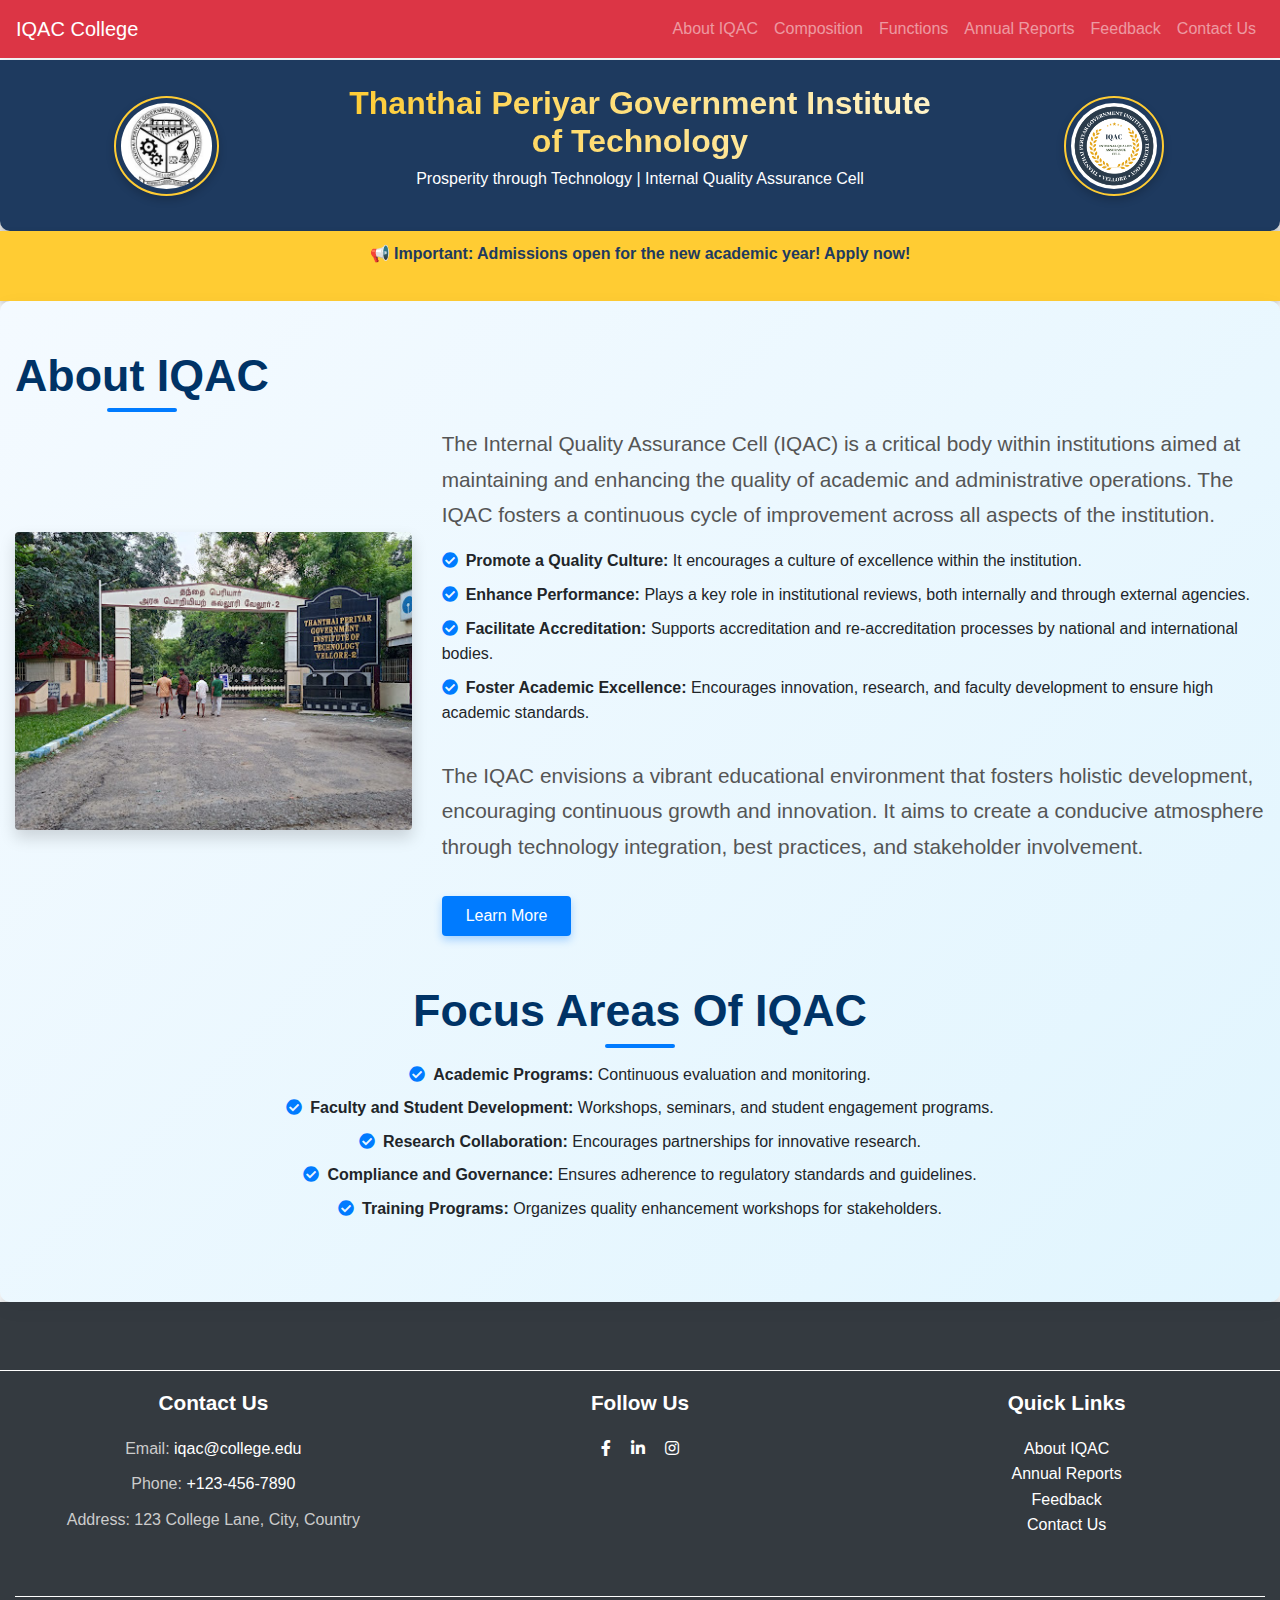
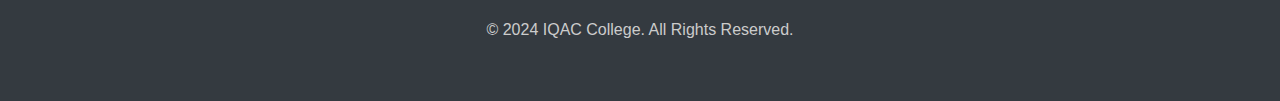
==== trail/index.html @ 53260e63 "Update index.html" ====
<!DOCTYPE html>
<html lang="en">
<head>
    <meta charset="UTF-8">
    <meta name="viewport" content="width=device-width, initial-scale=1.0">
    <title>IQAC College</title>
    <link rel="stylesheet" href="https://maxcdn.bootstrapcdn.com/bootstrap/4.5.2/css/bootstrap.min.css">
    <link rel="stylesheet" href="styles.css">
    <link rel="stylesheet" href="https://cdnjs.cloudflare.com/ajax/libs/font-awesome/5.15.4/css/all.min.css">

</head>
<body>

    <!-- Navigation -->
    <nav class="navbar navbar-expand-lg navbar-dark fixed-top ">
        <a class="navbar-brand" href="#">IQAC College</a>
        <button class="navbar-toggler" type="button" data-toggle="collapse" data-target="#navbarNav" aria-controls="navbarNav" aria-expanded="false" aria-label="Toggle navigation">
            <span class="navbar-toggler-icon"></span>
        </button>
        
        <div class="collapse navbar-collapse" id="navbarNav">
            <ul class="navbar-nav ml-auto">
                <li class="nav-item"><a class="nav-link" href="#about">About IQAC</a></li>
                <li class="nav-item"><a class="nav-link" href="#members">Composition</a></li>
                <li class="nav-item"><a class="nav-link" href="#functions">Functions</a></li>
                <li class="nav-item"><a class="nav-link" href="#reports">Annual Reports</a></li>
                <li class="nav-item"><a class="nav-link" href="#feedback">Feedback</a></li>
                <li class="nav-item"><a class="nav-link" href="#contact">Contact Us</a></li>
            </ul>
        </div>
    </nav>


<!-- Header Section with Logos and Text -->
<header class="header-section py-4">
    <div class="container-fluid d-flex align-items-center justify-content-between">
        <!-- Left Logo (TPGIT) -->
        <div class="logo-left">
            <img src="images/tpgit logo.jpg" alt="TPGIT Logo" class="logo rounded-circle">
        </div>
        
        <!-- Center Text (College Name and Additional Text) -->
        <div class="header-text text-center">
            <h1 class="college-name">Thanthai Periyar Government Institute of Technology</h1>
            <p class="tagline">Prosperity through Technology | Internal Quality Assurance Cell</p>
        </div>
        
        <!-- Right Logo (IQAC) -->
        <div class="logo-right">
            <img src="images/iqac logo.jpeg" alt="IQAC Logo" class="logo rounded-circle">
        </div>
    </div>
</header>

<!-- Announcement Block -->
<div class="announcement-bar">
    <div class="announcement-text">
        <p>📢 Important: Admissions open for the new academic year! Apply now!</p>
    </div>
</div>

<!-- About Section -->
<section id="about" class="py-5 bg-light about-section">
    <div class="container-fluid">
        <h2 class="text-center mb-4">About IQAC</h2>
        <div class="row align-items-center">
            <div class="col-md-4 mb-4 mb-md-0">
                <img src="images/about.jpg" alt="Internal Quality Assurance Cell" class="img-fluid rounded shadow about-image">
            </div>
            <div class="col-md-8">
                <p class="lead">The Internal Quality Assurance Cell (IQAC) is a critical body within institutions aimed at maintaining and enhancing the quality of academic and administrative operations. The IQAC fosters a continuous cycle of improvement across all aspects of the institution.</p>
                <ul class="list-group list-group-flush mb-4">
                    <li class="list-group-item border-0 p-0 mb-2"><i class="fas fa-check-circle text-primary mr-2"></i><strong>Promote a Quality Culture:</strong> It encourages a culture of excellence within the institution.</li>
                    <li class="list-group-item border-0 p-0 mb-2"><i class="fas fa-check-circle text-primary mr-2"></i><strong>Enhance Performance:</strong> Plays a key role in institutional reviews, both internally and through external agencies.</li>
                    <li class="list-group-item border-0 p-0 mb-2"><i class="fas fa-check-circle text-primary mr-2"></i><strong>Facilitate Accreditation:</strong> Supports accreditation and re-accreditation processes by national and international bodies.</li>
                    <li class="list-group-item border-0 p-0 mb-2"><i class="fas fa-check-circle text-primary mr-2"></i><strong>Foster Academic Excellence:</strong> Encourages innovation, research, and faculty development to ensure high academic standards.</li>
                </ul>
                <p class="lead">The IQAC envisions a vibrant educational environment that fosters holistic development, encouraging continuous growth and innovation. It aims to create a conducive atmosphere through technology integration, best practices, and stakeholder involvement.</p>
                <a href="#more-info" class="btn btn-primary mt-3 px-4 py-2">Learn More</a>
            </div>
        </div>
        <div class="row mt-5 text-center">
            <div class="col-md-12">
                <h3 class="text-center mb-4">Focus Areas of IQAC</h3>
                <ul class="list-group list-group-flush mb-4">
                    <li class="list-group-item border-0 p-0 mb-2"><i class="fas fa-check-circle text-primary mr-2"></i><strong>Academic Programs:</strong> Continuous evaluation and monitoring.</li>
                    <li class="list-group-item border-0 p-0 mb-2"><i class="fas fa-check-circle text-primary mr-2"></i><strong>Faculty and Student Development:</strong> Workshops, seminars, and student engagement programs.</li>
                    <li class="list-group-item border-0 p-0 mb-2"><i class="fas fa-check-circle text-primary mr-2"></i><strong>Research Collaboration:</strong> Encourages partnerships for innovative research.</li>
                    <li class="list-group-item border-0 p-0 mb-2"><i class="fas fa-check-circle text-primary mr-2"></i><strong>Compliance and Governance:</strong> Ensures adherence to regulatory standards and guidelines.</li>
                    <li class="list-group-item border-0 p-0 mb-2"><i class="fas fa-check-circle text-primary mr-2"></i><strong>Training Programs:</strong> Organizes quality enhancement workshops for stakeholders.</li>
                </ul>
            </div>
        </div>
    </div>
</section>




    <!-- Footer with Contact Section -->
    <footer class="bg-dark text-white py-5">
        <div class="container-fluid">
            <!-- Footer Contact Section -->
            <div class="row">
                <div class="col-md-4 text-center mb-4">
                    <h5>Contact Us</h5>
                    <p>Email: <a href="mailto:iqac@college.edu" class="text-white">iqac@college.edu</a></p>
                    <p>Phone: <a href="tel:+1234567890" class="text-white">+123-456-7890</a></p>
                    <p>Address: 123 College Lane, City, Country</p>
                </div>
    
                <!-- Social Media Links -->
                <div class="col-md-4 text-center mb-4">
                    <h5>Follow Us</h5>
                    <a href="#" class="text-white mx-2"><i class="fab fa-facebook-f"></i></a>
                    <a href="#" class="text-white mx-2"><i class="fab fa-linkedin-in"></i></a>
                    <a href="#" class="text-white mx-2"><i class="fab fa-instagram"></i></a>
                </div>
    
                <!-- Quick Links -->
                <div class="col-md-4 text-center mb-4">
                    <h5>Quick Links</h5>
                    <ul class="list-unstyled">
                        <li><a href="#about" class="text-white">About IQAC</a></li>
                        <li><a href="#reports" class="text-white">Annual Reports</a></li>
                        <li><a href="#feedback" class="text-white">Feedback</a></li>
                        <li><a href="#contact" class="text-white">Contact Us</a></li>
                    </ul>
                </div>
            </div>
    
            <!-- Copyright Section -->
            <div class="text-center mt-4">
                <p>&copy; 2024 IQAC College. All Rights Reserved.</p>
            </div>
        </div>
    </footer>
    
    
        <script src="https://code.jquery.com/jquery-3.5.1.slim.min.js"></script>
        <script src="https://cdn.jsdelivr.net/npm/@popperjs/core@2.9.2/dist/umd/popper.min.js"></script>
        <script src="https://stackpath.bootstrapcdn.com/bootstrap/4.5.2/js/bootstrap.min.js"></script>
    
        <script>
            document.querySelector('.navbar-toggler').addEventListener('click', function () {
                this.classList.toggle('collapsed');
                var navItems = document.querySelector('.navbar-nav');
                navItems.classList.toggle('show');
            });
    
            // Smooth scroll for navbar links
            document.querySelectorAll('a.nav-link').forEach(anchor => {
                anchor.addEventListener('click', function (e) {
                    e.preventDefault();
                    document.querySelector(this.getAttribute('href')).scrollIntoView({
                        behavior: 'smooth'
                    });
                });
            });
        </script>
    
    <script src="https://cdn.botpress.cloud/webchat/v2.2/inject.js"></script>
    <script src="https://files.bpcontent.cloud/2024/10/16/09/20241016092717-09FPUE5Q.js"></script>
    </body>
    </html>
---- trail/styles.css ----
/* Footer Styles */
footer {
    background-color: #003366;
    color: #fff;
    padding: 60px 0;
    box-shadow: 0 -4px 8px rgba(0, 0, 0, 0.1); /* Shadow to separate footer */
}

footer h5 {
    font-size: 1.3rem;
    color: #ffffff;
    margin-bottom: 20px;
    font-weight: 600;
}

footer p, footer ul {
    font-size: 1rem;
    margin-bottom: 10px;
    color: #ccc;
}

footer a {
    color: #ffffff;
    text-decoration: none;
}

footer a:hover {
    color: #ffcc00;
    text-decoration: underline;
}

footer .social-icons a {
    font-size: 1.5rem;
    margin-right: 15px;
    color: #ffffff;
}

footer .social-icons a:hover {
    color: #ffcc00;
}

/* Copyright Section */
footer .text-center {
    border-top: 1px solid #ffffff;
    padding-top: 20px;
    margin-top: 20px;
    font-size: 1rem;
    color: #ccc
}



body {
    font-family: 'Roboto', sans-serif; /* Gives a clean, modern look */
    line-height: 1.6; /* Ensures readability */
    background-color: #f8f9fa; /* Light gray background */
    margin: 0;
    padding: 0;
    overflow-x: hidden; /* Prevents horizontal scrolling */
    padding-top: 60px;
}
 
  
.navbar {
    background-color: #DC3545;
}


.header-section {
    background-color: #1E3A5F;
    color: #FFCC33;
    font-family: 'Montserrat', sans-serif;
    box-shadow: 0 8px 16px rgba(0, 0, 0, 0.3);
    border-radius: 0 0 10px 10px;
    padding: 20px 0;
}

.header-section .container {
    display: flex;
    align-items: center;
    justify-content: space-between;
    flex-wrap: wrap;
    padding: 10px 20px;
}

.header-section .logo-left, .header-section .logo-right {
    flex: 1;
    display: flex;
    justify-content: center;
}

.header-section .logo {
    max-height: 100px;
    width: auto;
    border: 2px solid #FFCC33;
    padding: 5px;
    box-shadow: 0 4px 8px rgba(0, 0, 0, 0.2);
    margin: 0 10px;
}

.header-section .header-text {
    flex: 2;
    text-align: center;
    margin: 0 20px;
}

.header-section .college-name {
    font-size: 2rem;
    font-weight: 600;
    background: linear-gradient(90deg, #FFCC33 0%, #FFF4CC 100%);
    -webkit-background-clip: text;
    -webkit-text-fill-color: transparent;
    margin: 0;
}

.header-section .tagline {
    font-size: 1rem;
    font-weight: 300;
    color: #FFFFFF;
    margin-top: 5px;
}


.announcement-bar {
    width: 100%;
    background-color: #FFCC33;
    color: #1E3A5F;
    font-family: 'Montserrat', sans-serif;
    font-size: 1rem;
    font-weight: 600;
    text-align: center;
    padding: 10px 0;
    box-shadow: 0 4px 8px rgba(0, 0, 0, 0.2);
}

.announcement-text {
    display: inline-block;
    white-space: nowrap;
    overflow: hidden;
    animation: moveHorizontal 10s linear infinite;
}

@keyframes moveHorizontal {
    0% { transform: translateX(100%); }
    100% { transform: translateX(-100%); }
}


.announcement-bar {
    width: 100%;
    background-color: #FFCC33;
    color: #1E3A5F;
    font-family: 'Montserrat', sans-serif;
    font-size: 1rem;
    font-weight: 600;
    text-align: center;
    padding: 10px 0;
    box-shadow: 0 4px 8px rgba(0, 0, 0, 0.2);
}

.announcement-text {
    display: inline-block;
    white-space: nowrap;
    overflow: hidden;
    animation: moveHorizontal 10s linear infinite;
}

@keyframes moveHorizontal {
    0% { transform: translateX(100%); }
    100% { transform: translateX(-100%); }
}

/* About Section */
.about-section {
    background: linear-gradient(135deg, #f4faff 0%, #e1f5fe 100%);
    padding: 60px 0;
    border-radius: 10px;
    box-shadow: 0 6px 20px rgba(0, 0, 0, 0.05);
    transition: background 0.5s ease, transform 0.3s;
    position: relative;
}

.about-section:hover {
    background: linear-gradient(135deg, #e1f5fe 0%, #f4faff 100%);
    transform: translateY(-5px);
}

.about-image {
    transition: transform 0.3s ease, box-shadow 0.3s ease;
}

.about-image:hover {
    transform: scale(1.05);
    box-shadow: 0 8px 16px rgba(0, 123, 255, 0.2);
}

.about-section h2, .about-section h3 {
    font-size: 2.8rem;
    font-weight: 700;
    color: #003366;
    position: relative;
    display: inline-block;
    text-transform: capitalize;
}

.about-section h2::after, .about-section h3::after {
    content: '';
    width: 70px;
    height: 4px;
    background-color: #007bff;
    position: absolute;
    left: 50%;
    bottom: -10px;
    transform: translateX(-50%);
    border-radius: 2px;
}

.about-section .lead {
    font-size: 1.3rem;
    color: #555;
    line-height: 1.7;
}

.about-section .list-group-item {
    background: transparent;
    padding-left: 0;
}

.about-section .list-group-item i {
    color: #28a745;
    margin-right: 10px;
    transition: color 0.3s ease;
}

.about-section .list-group-item:hover i {
    color: #0056b3;
}

.about-section .btn {
    background-color: #007bff;
    border: none;
    transition: background-color 0.3s ease;
    font-size: 1rem;
    font-weight: 500;
    box-shadow: 0 4px 8px rgba(0, 123, 255, 0.3);
}

.about-section .btn:hover {
    background-color: #0056b3;
}

.about-section .testimonial blockquote {
    font-style: italic;
    color: #555;
    border-left: 5px solid #007bff;
    padding-left: 15px;
    background-color: #f1f9ff;
    border-radius: 5px;
    animation: fadeInUp 1s ease-out 1.2s;
}

.about-section .testimonial blockquote footer {
    font-size: 0.9rem;
    color: #777;
}

/* Animations */
@keyframes fadeInUp {
    from {
        opacity: 0;
        transform: translateY(20px);
    }
    to {
        opacity: 1;
        transform: translateY(0);
    }
}

/* Responsive Design */
@media (max-width: 768px) {
    .about-section {
        padding: 40px 0;
    }

    .about-section h2, .about-section h3 {
        font-size: 2.2rem;
    }

    .about-section .btn {
        width: 100%;
    }
}
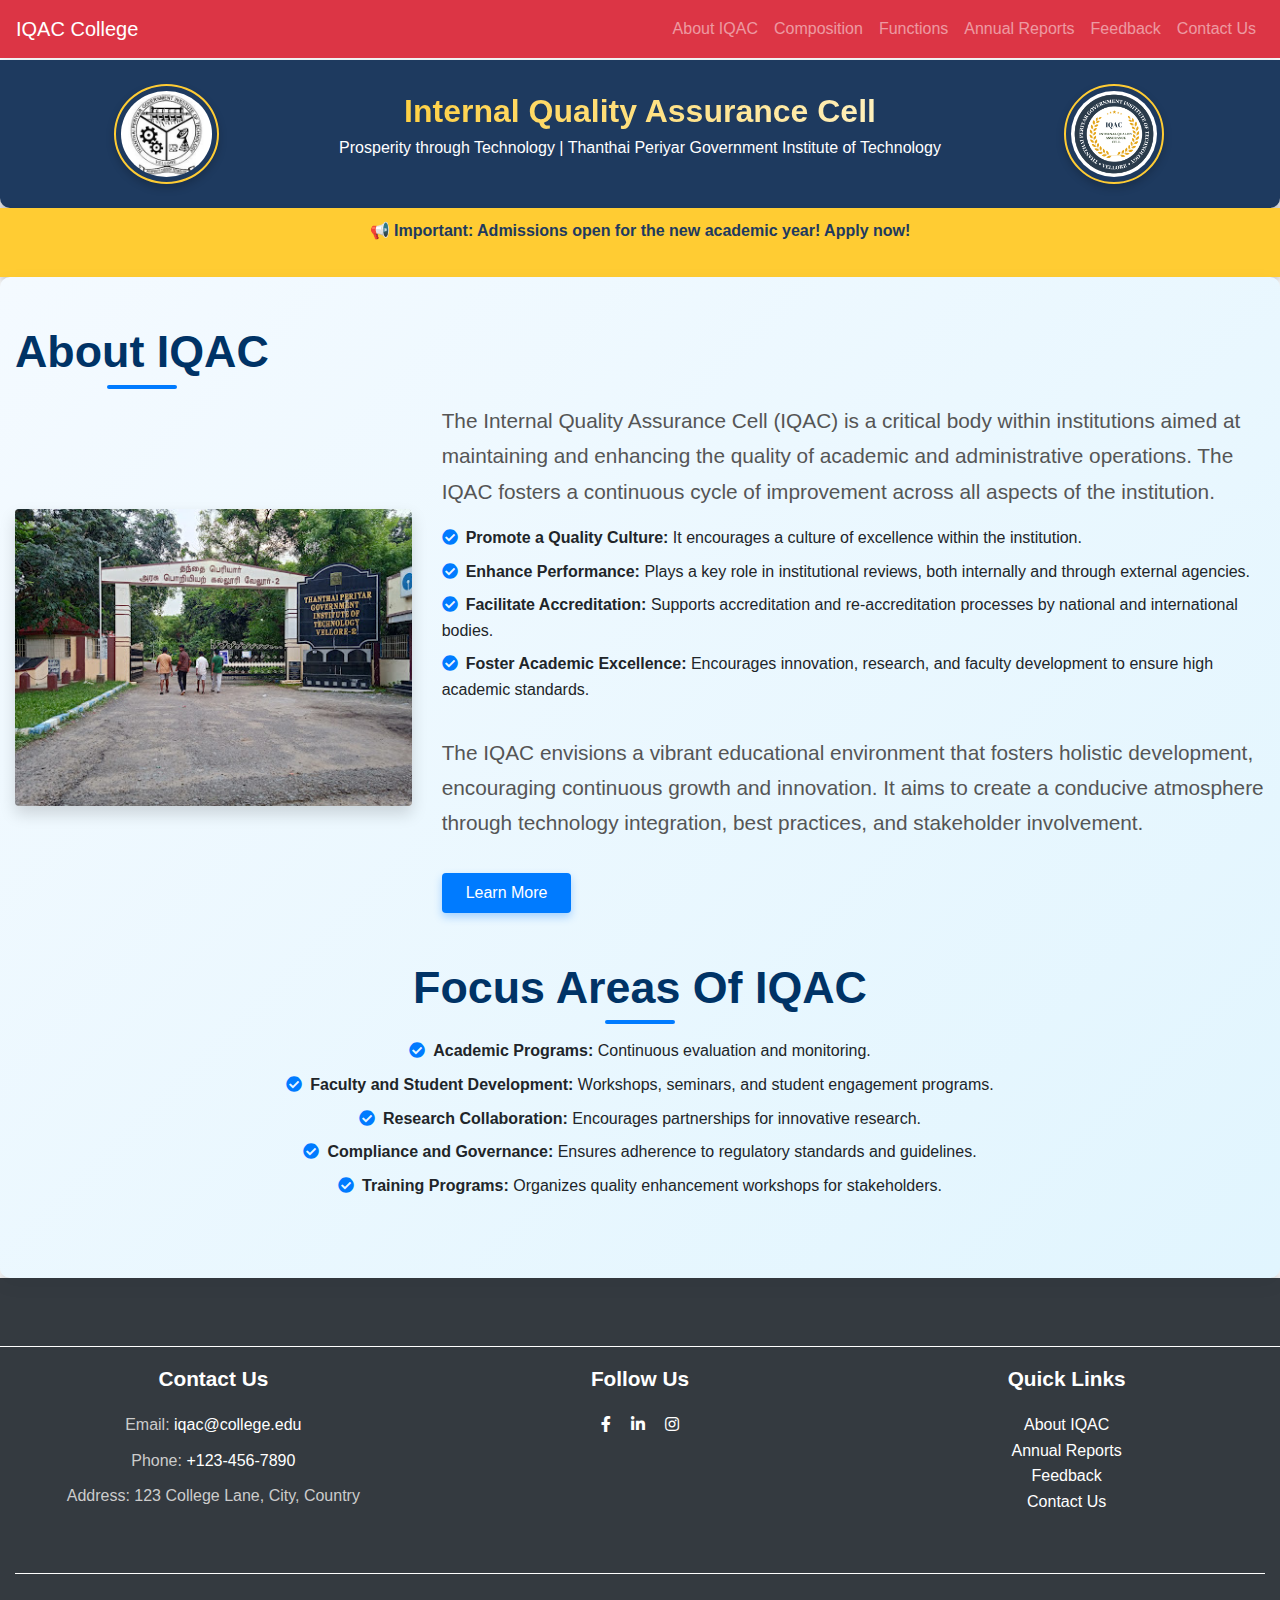
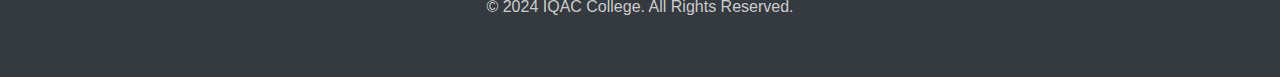
==== commit cc865cb7: "Update index.html" ====
--- a/trail/index.html
+++ b/trail/index.html
@@ -41,8 +41,8 @@
         
         <!-- Center Text (College Name and Additional Text) -->
         <div class="header-text text-center">
-            <h1 class="college-name">Thanthai Periyar Government Institute of Technology</h1>
-            <p class="tagline">Prosperity through Technology | Internal Quality Assurance Cell</p>
+            <h1 class="college-name">Internal Quality Assurance Cell</h1>
+            <p class="tagline">Prosperity through Technology | Thanthai Periyar Government Institute of Technology</p>
         </div>
         
         <!-- Right Logo (IQAC) -->
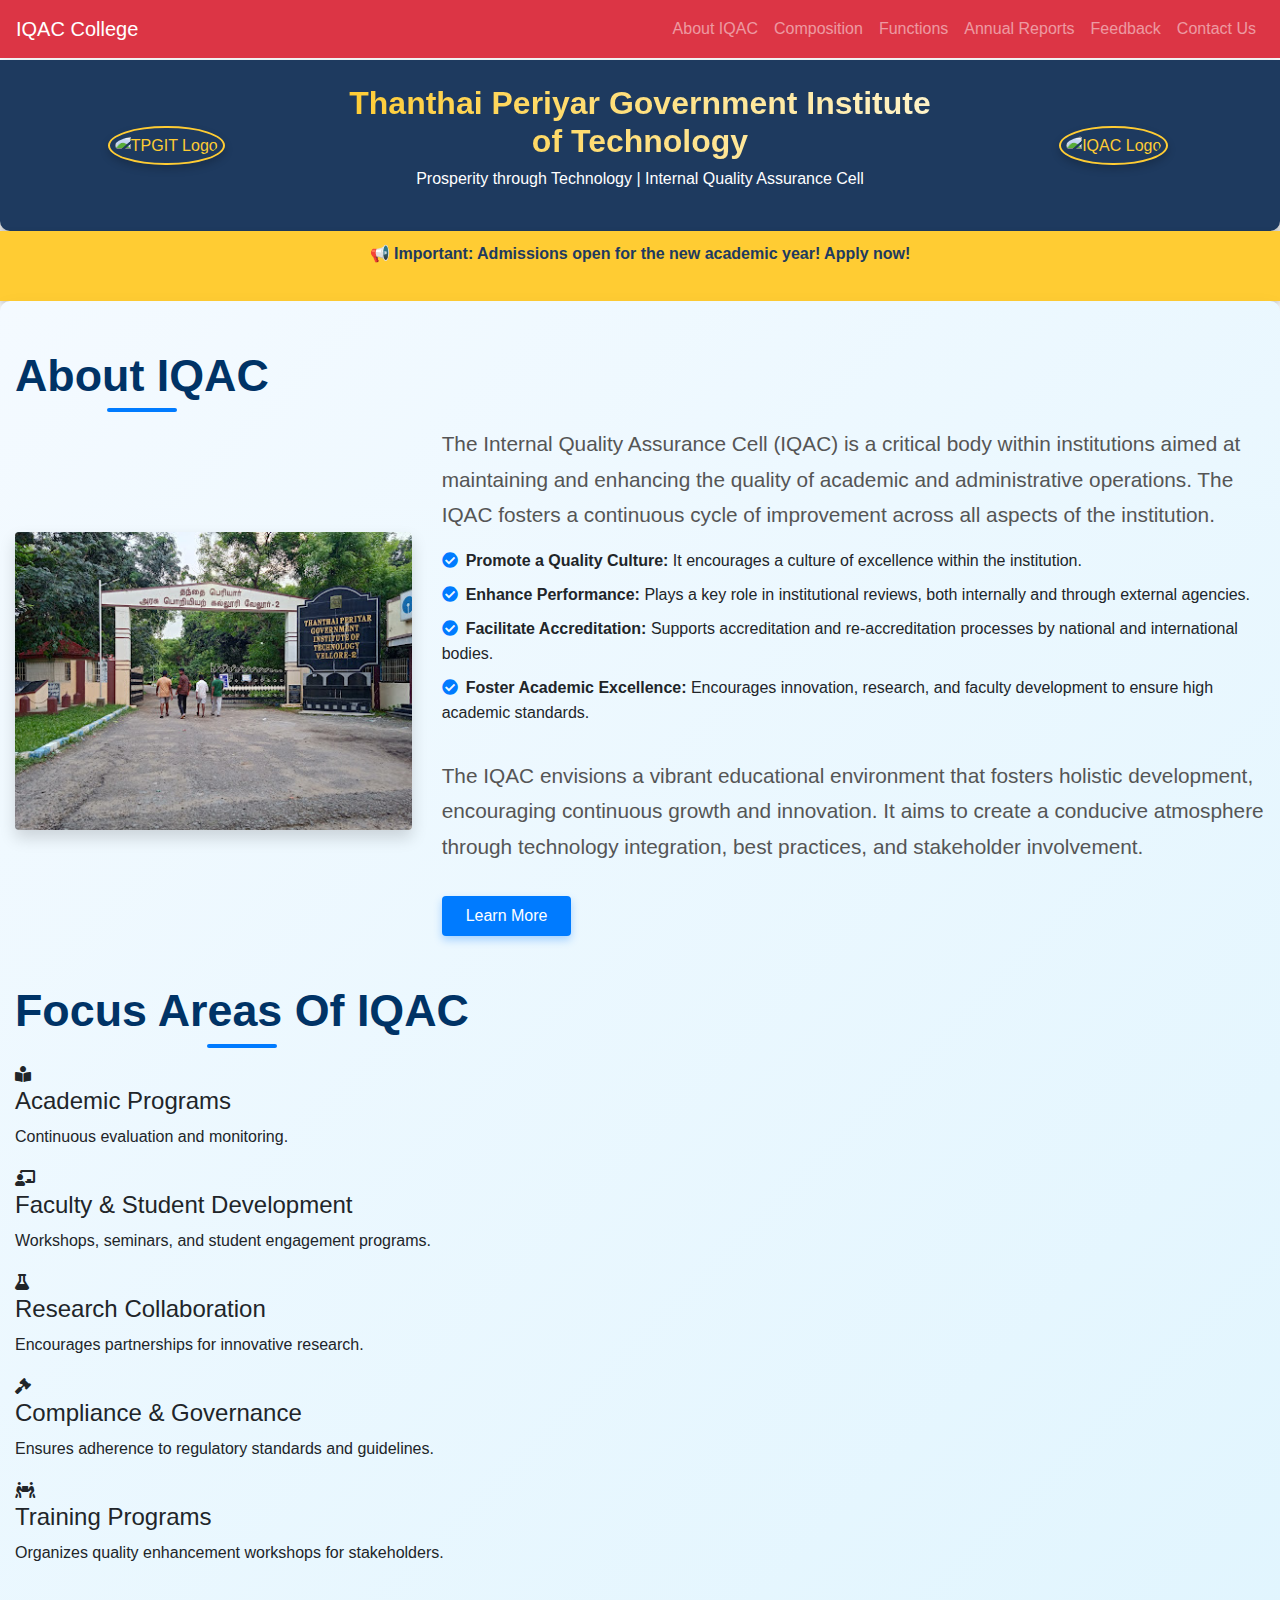
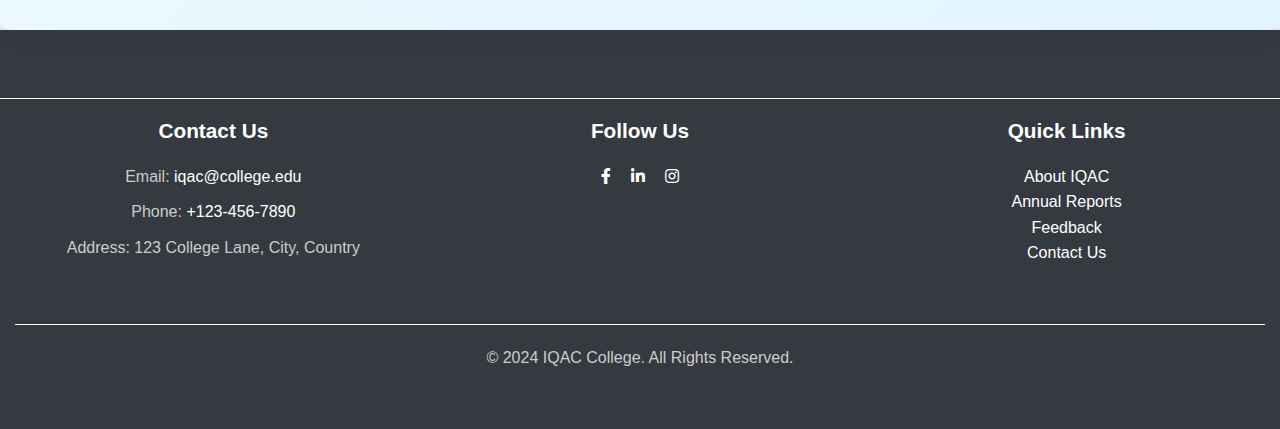
==== commit bc252f15: "Update index.html" ====
--- a/trail/index.html
+++ b/trail/index.html
@@ -36,18 +36,18 @@
     <div class="container-fluid d-flex align-items-center justify-content-between">
         <!-- Left Logo (TPGIT) -->
         <div class="logo-left">
-            <img src="images/tpgit logo.jpg" alt="TPGIT Logo" class="logo rounded-circle">
+            <img src="images/tpgit logo.png" alt="TPGIT Logo" class="logo rounded-circle">
         </div>
         
         <!-- Center Text (College Name and Additional Text) -->
         <div class="header-text text-center">
-            <h1 class="college-name">Internal Quality Assurance Cell</h1>
-            <p class="tagline">Prosperity through Technology | Thanthai Periyar Government Institute of Technology</p>
+            <h1 class="college-name">Thanthai Periyar Government Institute of Technology</h1>
+            <p class="tagline">Prosperity through Technology | Internal Quality Assurance Cell</p>
         </div>
         
         <!-- Right Logo (IQAC) -->
         <div class="logo-right">
-            <img src="images/iqac logo.jpeg" alt="IQAC Logo" class="logo rounded-circle">
+            <img src="images/iqac logo.jpg" alt="IQAC Logo" class="logo rounded-circle">
         </div>
     </div>
 </header>
@@ -70,29 +70,58 @@
             <div class="col-md-8">
                 <p class="lead">The Internal Quality Assurance Cell (IQAC) is a critical body within institutions aimed at maintaining and enhancing the quality of academic and administrative operations. The IQAC fosters a continuous cycle of improvement across all aspects of the institution.</p>
                 <ul class="list-group list-group-flush mb-4">
-                    <li class="list-group-item border-0 p-0 mb-2"><i class="fas fa-check-circle text-primary mr-2"></i><strong>Promote a Quality Culture:</strong> It encourages a culture of excellence within the institution.</li>
-                    <li class="list-group-item border-0 p-0 mb-2"><i class="fas fa-check-circle text-primary mr-2"></i><strong>Enhance Performance:</strong> Plays a key role in institutional reviews, both internally and through external agencies.</li>
-                    <li class="list-group-item border-0 p-0 mb-2"><i class="fas fa-check-circle text-primary mr-2"></i><strong>Facilitate Accreditation:</strong> Supports accreditation and re-accreditation processes by national and international bodies.</li>
-                    <li class="list-group-item border-0 p-0 mb-2"><i class="fas fa-check-circle text-primary mr-2"></i><strong>Foster Academic Excellence:</strong> Encourages innovation, research, and faculty development to ensure high academic standards.</li>
+                    <li class="list-group-item border-0 p-0 mb-2 hi">
+                        <i class="fas fa-check-circle text-primary mr-2"></i><strong>Promote a Quality Culture:</strong> It encourages a culture of excellence within the institution.
+                    </li>
+                    <li class="list-group-item border-0 p-0 mb-2 hi">
+                        <i class="fas fa-check-circle text-primary mr-2"></i><strong>Enhance Performance:</strong> Plays a key role in institutional reviews, both internally and through external agencies.
+                    </li>
+                    <li class="list-group-item border-0 p-0 mb-2 hi">
+                        <i class="fas fa-check-circle text-primary mr-2"></i><strong>Facilitate Accreditation:</strong> Supports accreditation and re-accreditation processes by national and international bodies.
+                    </li>
+                    <li class="list-group-item border-0 p-0 mb-2 hi">
+                        <i class="fas fa-check-circle text-primary mr-2"></i><strong>Foster Academic Excellence:</strong> Encourages innovation, research, and faculty development to ensure high academic standards.
+                    </li>
                 </ul>
                 <p class="lead">The IQAC envisions a vibrant educational environment that fosters holistic development, encouraging continuous growth and innovation. It aims to create a conducive atmosphere through technology integration, best practices, and stakeholder involvement.</p>
                 <a href="#more-info" class="btn btn-primary mt-3 px-4 py-2">Learn More</a>
             </div>
         </div>
-        <div class="row mt-5 text-center">
+        <div class="row mt-5">
             <div class="col-md-12">
                 <h3 class="text-center mb-4">Focus Areas of IQAC</h3>
-                <ul class="list-group list-group-flush mb-4">
-                    <li class="list-group-item border-0 p-0 mb-2"><i class="fas fa-check-circle text-primary mr-2"></i><strong>Academic Programs:</strong> Continuous evaluation and monitoring.</li>
-                    <li class="list-group-item border-0 p-0 mb-2"><i class="fas fa-check-circle text-primary mr-2"></i><strong>Faculty and Student Development:</strong> Workshops, seminars, and student engagement programs.</li>
-                    <li class="list-group-item border-0 p-0 mb-2"><i class="fas fa-check-circle text-primary mr-2"></i><strong>Research Collaboration:</strong> Encourages partnerships for innovative research.</li>
-                    <li class="list-group-item border-0 p-0 mb-2"><i class="fas fa-check-circle text-primary mr-2"></i><strong>Compliance and Governance:</strong> Ensures adherence to regulatory standards and guidelines.</li>
-                    <li class="list-group-item border-0 p-0 mb-2"><i class="fas fa-check-circle text-primary mr-2"></i><strong>Training Programs:</strong> Organizes quality enhancement workshops for stakeholders.</li>
-                </ul>
+                <div class="focus-grid">
+                    <div class="focus-card">
+                        <i class="fas fa-book-reader focus-icon"></i>
+                        <h4>Academic Programs</h4>
+                        <p>Continuous evaluation and monitoring.</p>
+                    </div>
+                    <div class="focus-card">
+                        <i class="fas fa-chalkboard-teacher focus-icon"></i>
+                        <h4>Faculty & Student Development</h4>
+                        <p>Workshops, seminars, and student engagement programs.</p>
+                    </div>
+                    <div class="focus-card">
+                        <i class="fas fa-flask focus-icon"></i>
+                        <h4>Research Collaboration</h4>
+                        <p>Encourages partnerships for innovative research.</p>
+                    </div>
+                    <div class="focus-card">
+                        <i class="fas fa-gavel focus-icon"></i>
+                        <h4>Compliance & Governance</h4>
+                        <p>Ensures adherence to regulatory standards and guidelines.</p>
+                    </div>
+                    <div class="focus-card">
+                        <i class="fas fa-people-carry focus-icon"></i>
+                        <h4>Training Programs</h4>
+                        <p>Organizes quality enhancement workshops for stakeholders.</p>
+                    </div>
+                </div>
             </div>
         </div>
     </div>
 </section>
+
 
 
 
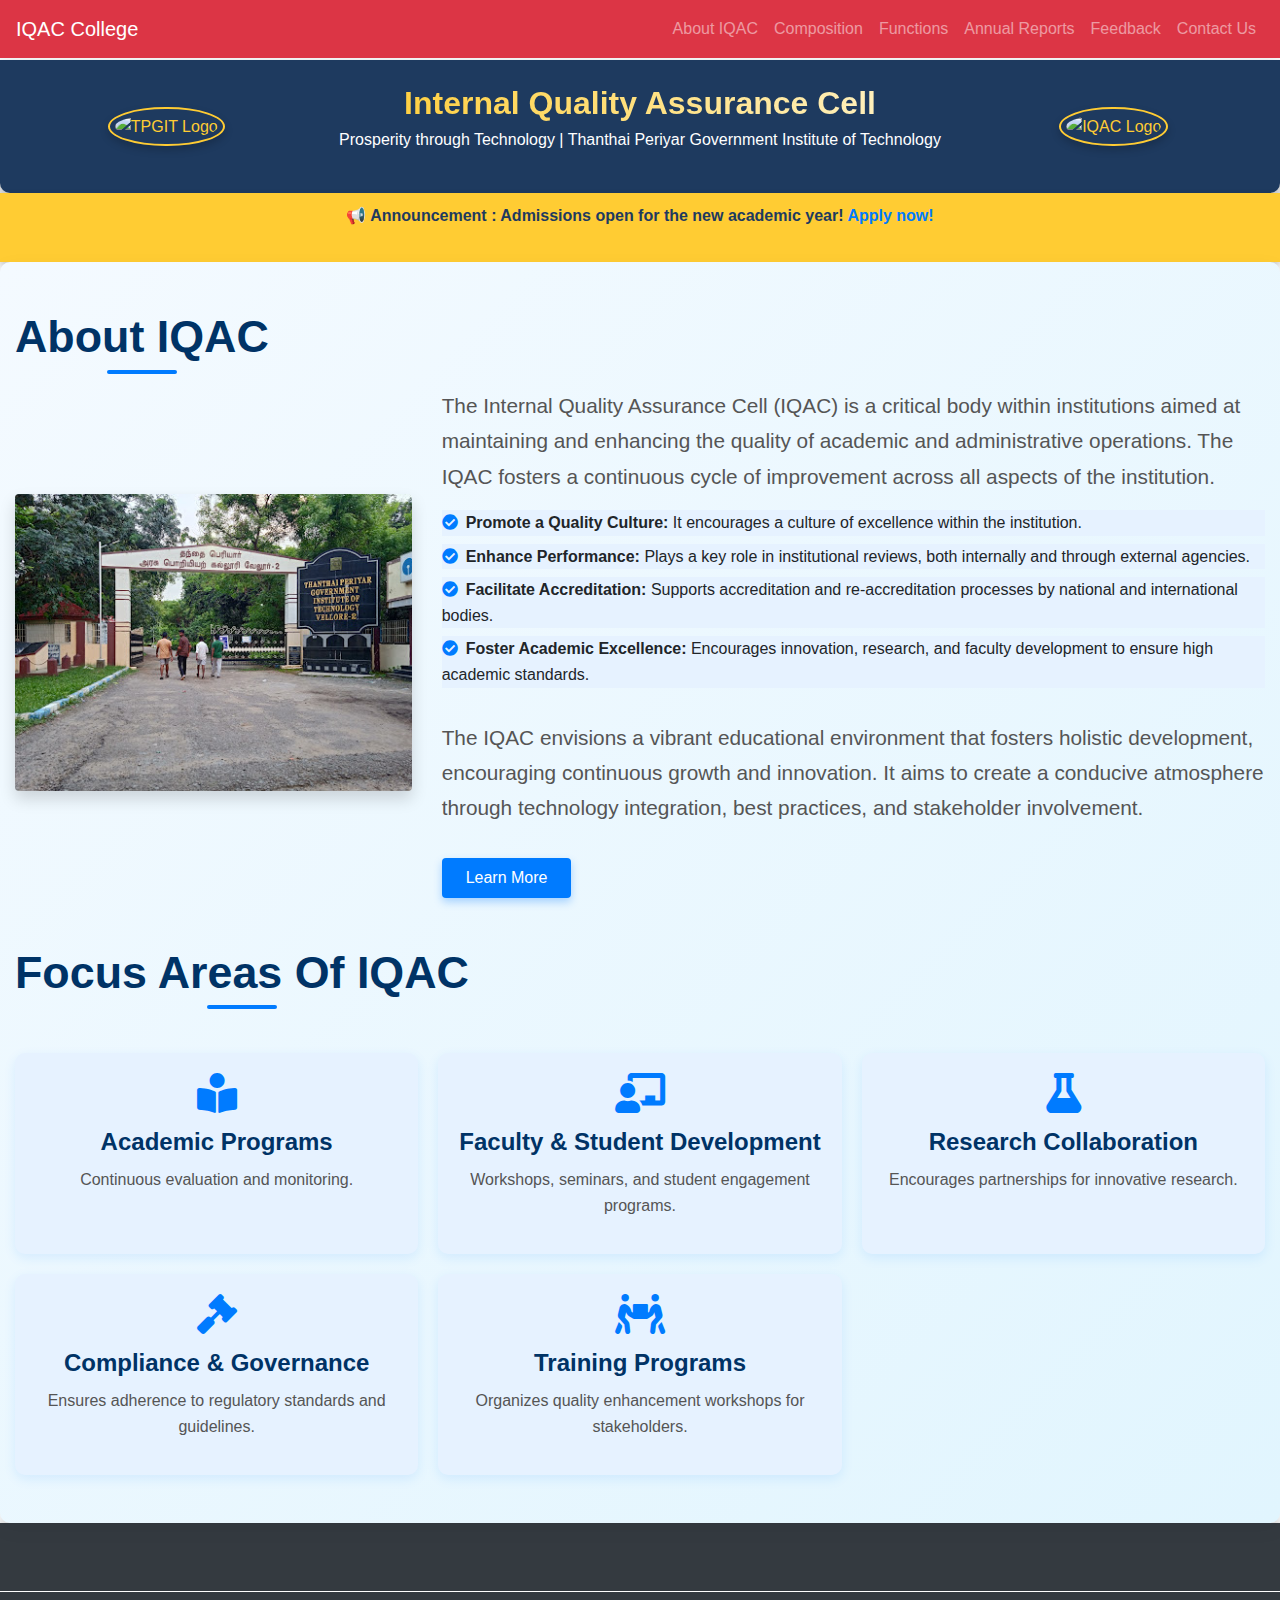
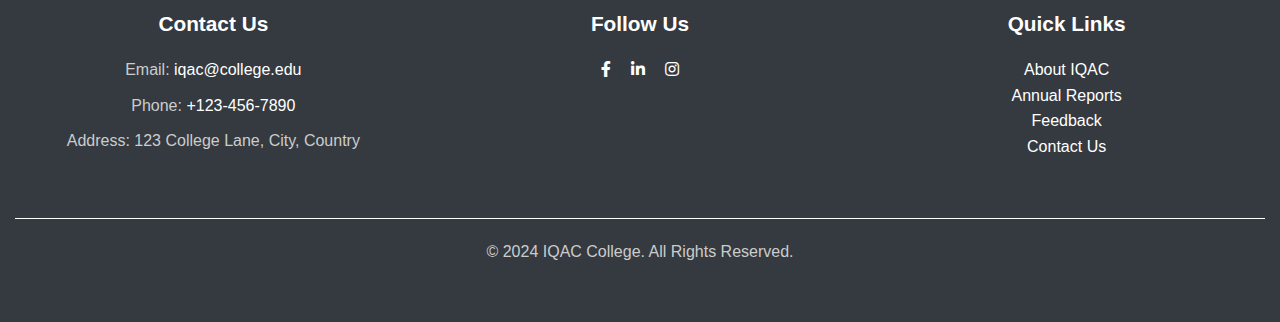
==== commit b362e387: "Update index.html" ====
--- a/trail/index.html
+++ b/trail/index.html
@@ -41,8 +41,8 @@
         
         <!-- Center Text (College Name and Additional Text) -->
         <div class="header-text text-center">
-            <h1 class="college-name">Thanthai Periyar Government Institute of Technology</h1>
-            <p class="tagline">Prosperity through Technology | Internal Quality Assurance Cell</p>
+            <h1 class="college-name">Internal Quality Assurance Cell</h1>
+            <p class="tagline">Prosperity through Technology | Thanthai Periyar Government Institute of Technology</p>
         </div>
         
         <!-- Right Logo (IQAC) -->
@@ -55,7 +55,7 @@
 <!-- Announcement Block -->
 <div class="announcement-bar">
     <div class="announcement-text">
-        <p>📢 Important: Admissions open for the new academic year! Apply now!</p>
+        <p>📢 Announcement : Admissions open for the new academic year!   <a href="#"> Apply now!</a></p>
     </div>
 </div>
 
--- a/trail/styles.css
+++ b/trail/styles.css
@@ -221,21 +221,6 @@
     line-height: 1.7;
 }
 
-.about-section .list-group-item {
-    background: transparent;
-    padding-left: 0;
-}
-
-.about-section .list-group-item i {
-    color: #28a745;
-    margin-right: 10px;
-    transition: color 0.3s ease;
-}
-
-.about-section .list-group-item:hover i {
-    color: #0056b3;
-}
-
 .about-section .btn {
     background-color: #007bff;
     border: none;
@@ -249,31 +234,48 @@
     background-color: #0056b3;
 }
 
-.about-section .testimonial blockquote {
-    font-style: italic;
+/* Focus Areas Section */
+.focus-grid {
+    display: grid;
+    grid-template-columns: repeat(3, 1fr);
+    gap: 20px;
+    margin-top: 30px;
+}
+
+.focus-card {
+    background-color: #e6f2ff;
+    border-radius: 10px;
+    padding: 20px;
+    text-align: center;
+    box-shadow: 0 4px 12px rgba(0, 123, 255, 0.1);
+    transition: transform 0.3s, box-shadow 0.3s ease;
+}
+
+.focus-card:hover {
+    transform: translateY(-5px);
+    box-shadow: 0 6px 16px rgba(0, 123, 255, 0.3);
+}
+
+.hi{
+    background-color:#e6f2ff;
+}
+
+.focus-icon {
+    font-size: 2.5rem;
+    color: #007bff;
+    margin-bottom: 15px;
+}
+
+.focus-card h4 {
+    font-size: 1.5rem;
+    font-weight: 600;
+    margin-bottom: 10px;
+    color: #003366;
+}
+
+.focus-card p {
+    font-size: 1rem;
     color: #555;
-    border-left: 5px solid #007bff;
-    padding-left: 15px;
-    background-color: #f1f9ff;
-    border-radius: 5px;
-    animation: fadeInUp 1s ease-out 1.2s;
-}
-
-.about-section .testimonial blockquote footer {
-    font-size: 0.9rem;
-    color: #777;
-}
-
-/* Animations */
-@keyframes fadeInUp {
-    from {
-        opacity: 0;
-        transform: translateY(20px);
-    }
-    to {
-        opacity: 1;
-        transform: translateY(0);
-    }
 }
 
 /* Responsive Design */
@@ -289,5 +291,8 @@
     .about-section .btn {
         width: 100%;
     }
-}
-
+
+    .focus-grid {
+        grid-template-columns: 1fr;
+    }
+}
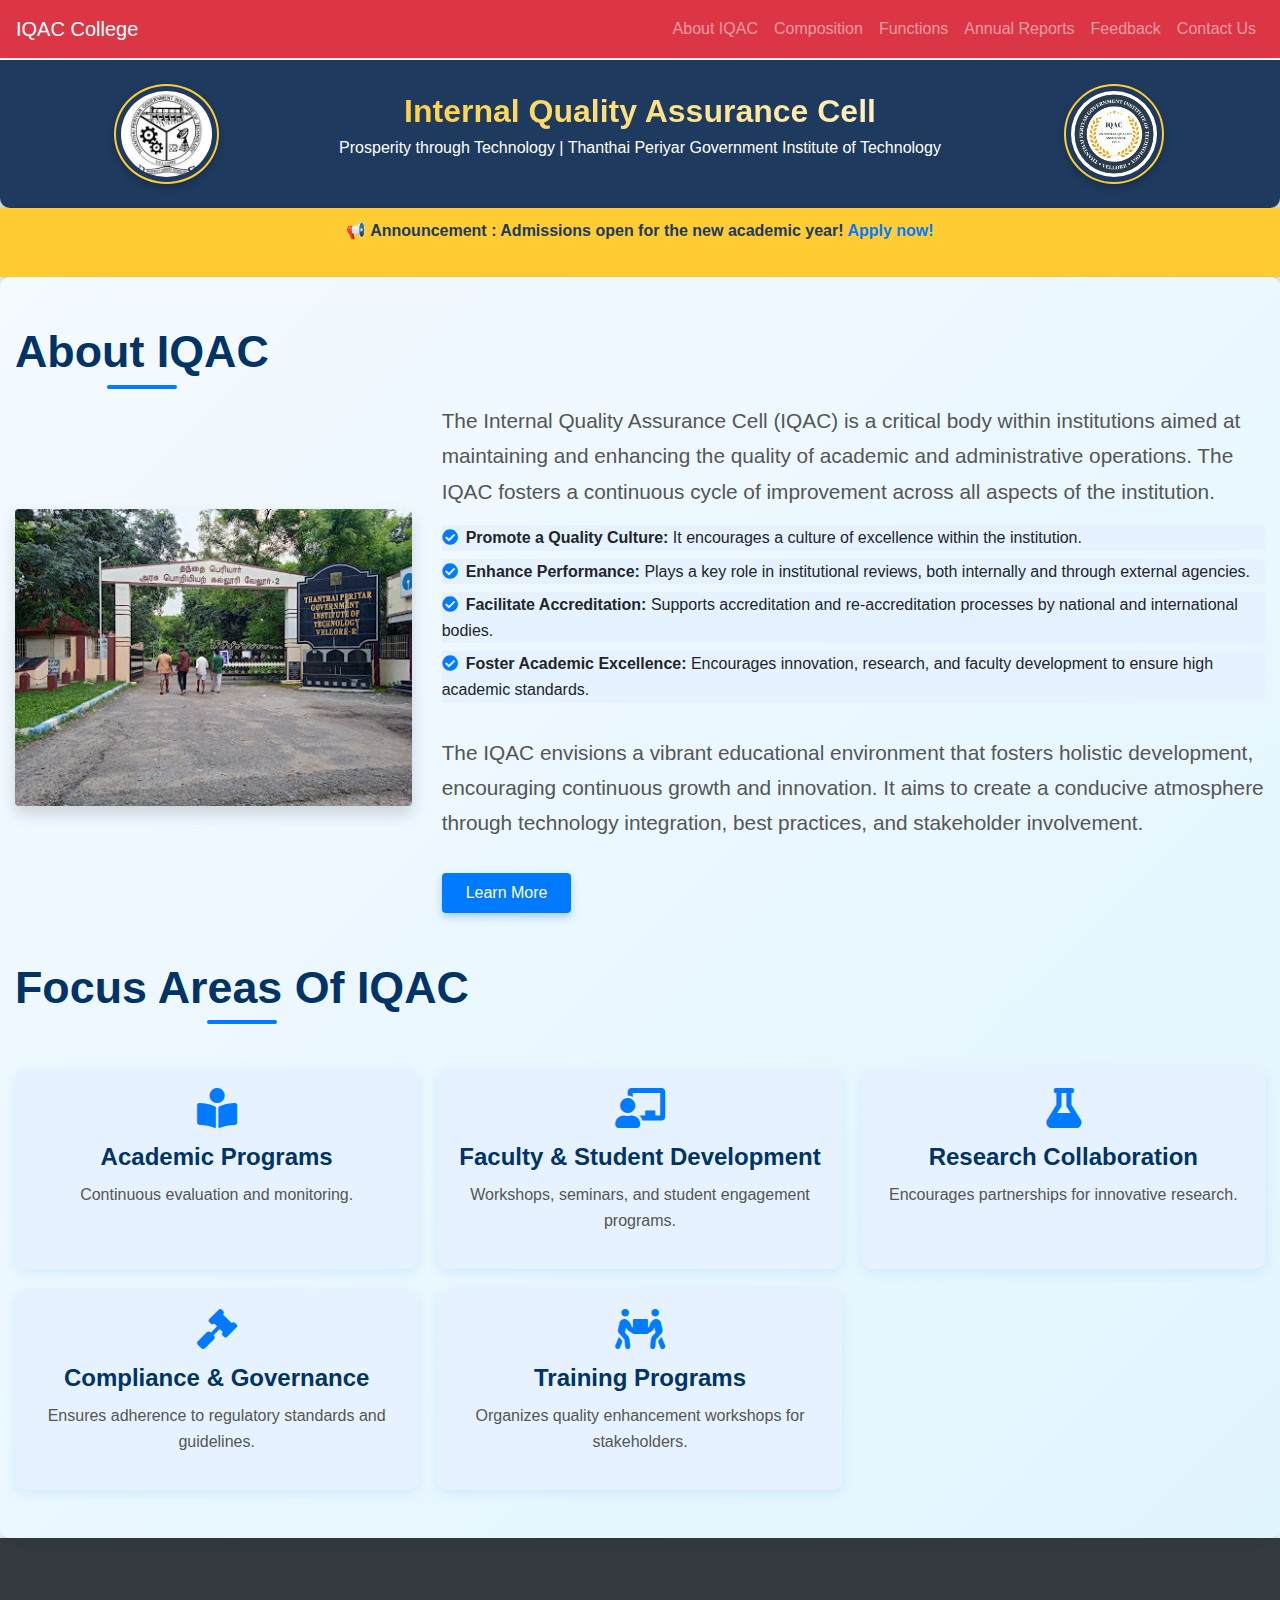
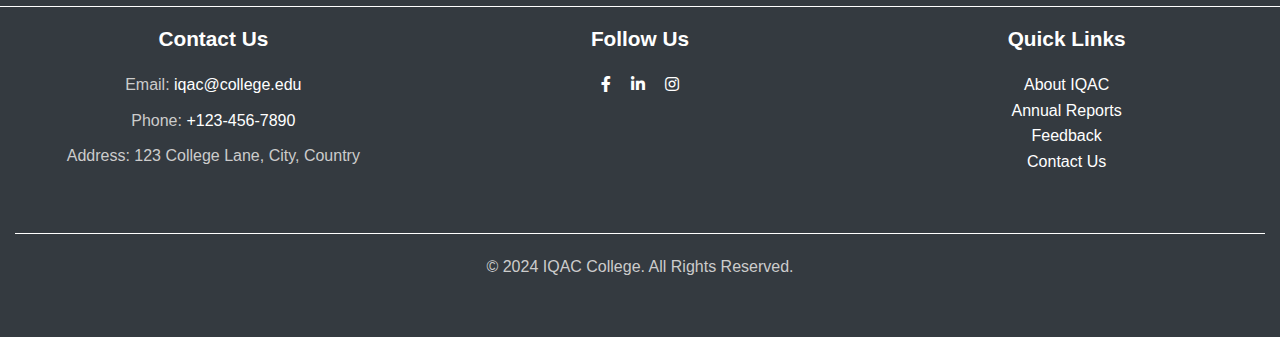
==== commit f90f6185: "Update index.html" ====
--- a/trail/index.html
+++ b/trail/index.html
@@ -36,7 +36,7 @@
     <div class="container-fluid d-flex align-items-center justify-content-between">
         <!-- Left Logo (TPGIT) -->
         <div class="logo-left">
-            <img src="images/tpgit logo.png" alt="TPGIT Logo" class="logo rounded-circle">
+            <img src="images/tpgit logo.jpg" alt="TPGIT Logo" class="logo rounded-circle">
         </div>
         
         <!-- Center Text (College Name and Additional Text) -->
@@ -47,7 +47,7 @@
         
         <!-- Right Logo (IQAC) -->
         <div class="logo-right">
-            <img src="images/iqac logo.jpg" alt="IQAC Logo" class="logo rounded-circle">
+            <img src="images/iqac logo.jpeg" alt="IQAC Logo" class="logo rounded-circle">
         </div>
     </div>
 </header>
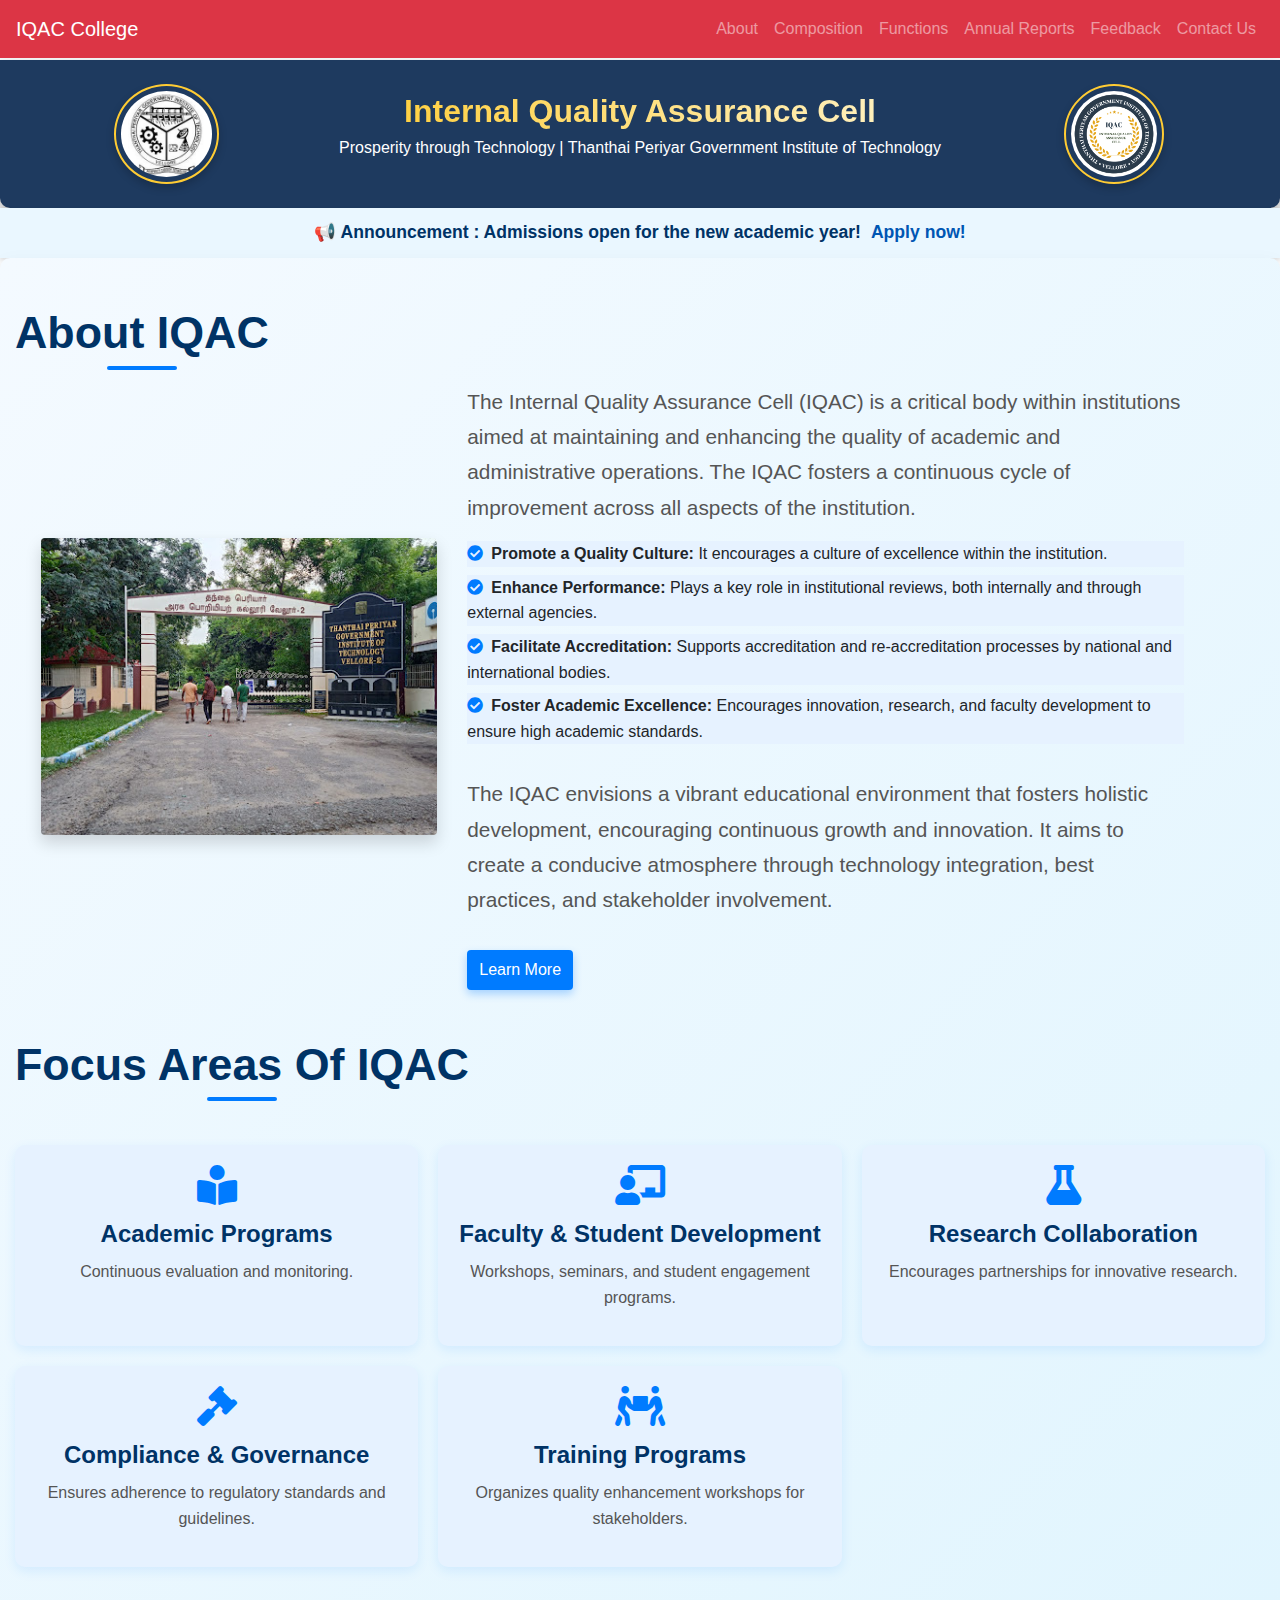
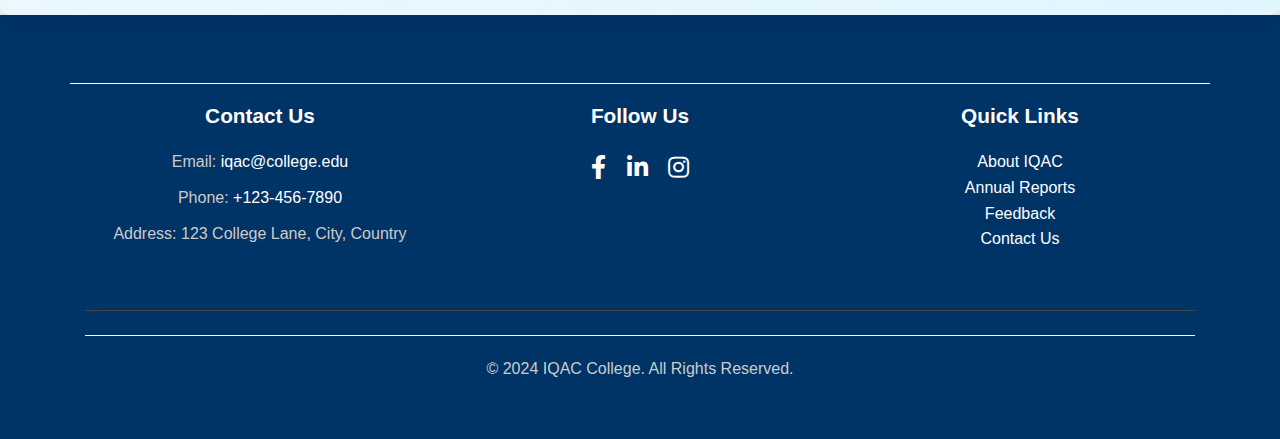
==== commit 1aec7346: "Update index.html" ====
--- a/trail/index.html
+++ b/trail/index.html
@@ -20,7 +20,7 @@
         
         <div class="collapse navbar-collapse" id="navbarNav">
             <ul class="navbar-nav ml-auto">
-                <li class="nav-item"><a class="nav-link" href="#about">About IQAC</a></li>
+                <li class="nav-item"><a class="nav-link" href="#about">About</a></li>
                 <li class="nav-item"><a class="nav-link" href="#members">Composition</a></li>
                 <li class="nav-item"><a class="nav-link" href="#functions">Functions</a></li>
                 <li class="nav-item"><a class="nav-link" href="#reports">Annual Reports</a></li>
@@ -55,7 +55,7 @@
 <!-- Announcement Block -->
 <div class="announcement-bar">
     <div class="announcement-text">
-        <p>📢 Announcement : Admissions open for the new academic year!   <a href="#"> Apply now!</a></p>
+        <p>📢 Announcement : Admissions open for the new academic year! <a href="#" style="text-decoration: none;"> Apply now!</a></p>
     </div>
 </div>
 
@@ -64,10 +64,10 @@
     <div class="container-fluid">
         <h2 class="text-center mb-4">About IQAC</h2>
         <div class="row align-items-center">
-            <div class="col-md-4 mb-4 mb-md-0">
-                <img src="images/about.jpg" alt="Internal Quality Assurance Cell" class="img-fluid rounded shadow about-image">
-            </div>
-            <div class="col-md-8">
+            <div class="col-md-4 mb-4 mb-md-0"style="margin-left:2%;" >
+                <img src="images/about.jpg" alt="Internal Quality Assurance Cell" style="width: 100%; height:100%" class="img-fluid rounded shadow about-image">
+            </div>
+            <div class="col-md-7">
                 <p class="lead">The Internal Quality Assurance Cell (IQAC) is a critical body within institutions aimed at maintaining and enhancing the quality of academic and administrative operations. The IQAC fosters a continuous cycle of improvement across all aspects of the institution.</p>
                 <ul class="list-group list-group-flush mb-4">
                     <li class="list-group-item border-0 p-0 mb-2 hi">
@@ -84,7 +84,7 @@
                     </li>
                 </ul>
                 <p class="lead">The IQAC envisions a vibrant educational environment that fosters holistic development, encouraging continuous growth and innovation. It aims to create a conducive atmosphere through technology integration, best practices, and stakeholder involvement.</p>
-                <a href="#more-info" class="btn btn-primary mt-3 px-4 py-2">Learn More</a>
+                <a href="#more-info" class="btn btn-primary mt-3 px-8 py-2">Learn More</a>
             </div>
         </div>
         <div class="row mt-5">
@@ -126,44 +126,50 @@
 
 
 
-    <!-- Footer with Contact Section -->
-    <footer class="bg-dark text-white py-5">
-        <div class="container-fluid">
-            <!-- Footer Contact Section -->
-            <div class="row">
-                <div class="col-md-4 text-center mb-4">
-                    <h5>Contact Us</h5>
-                    <p>Email: <a href="mailto:iqac@college.edu" class="text-white">iqac@college.edu</a></p>
-                    <p>Phone: <a href="tel:+1234567890" class="text-white">+123-456-7890</a></p>
-                    <p>Address: 123 College Lane, City, Country</p>
-                </div>
-    
-                <!-- Social Media Links -->
-                <div class="col-md-4 text-center mb-4">
-                    <h5>Follow Us</h5>
+<!-- Footer with Contact Section -->
+<footer class="footer  text-white py-5">
+    <div class="container">
+        <!-- Footer Contact Section -->
+        <div class="row">
+            <div class="col-md-4 text-center mb-4">
+                <h5>Contact Us</h5>
+                <p>Email: <a href="mailto:iqac@college.edu" class="text-white">iqac@college.edu</a></p>
+                <p>Phone: <a href="tel:+1234567890" class="text-white">+123-456-7890</a></p>
+                <p>Address: 123 College Lane, City, Country</p>
+            </div>
+
+            <!-- Social Media Links -->
+            <div class="col-md-4 text-center mb-4">
+                <h5>Follow Us</h5>
+                <div class="social-icons">
                     <a href="#" class="text-white mx-2"><i class="fab fa-facebook-f"></i></a>
                     <a href="#" class="text-white mx-2"><i class="fab fa-linkedin-in"></i></a>
                     <a href="#" class="text-white mx-2"><i class="fab fa-instagram"></i></a>
                 </div>
-    
-                <!-- Quick Links -->
-                <div class="col-md-4 text-center mb-4">
-                    <h5>Quick Links</h5>
-                    <ul class="list-unstyled">
-                        <li><a href="#about" class="text-white">About IQAC</a></li>
-                        <li><a href="#reports" class="text-white">Annual Reports</a></li>
-                        <li><a href="#feedback" class="text-white">Feedback</a></li>
-                        <li><a href="#contact" class="text-white">Contact Us</a></li>
-                    </ul>
-                </div>
-            </div>
-    
-            <!-- Copyright Section -->
-            <div class="text-center mt-4">
-                <p>&copy; 2024 IQAC College. All Rights Reserved.</p>
-            </div>
-        </div>
-    </footer>
+            </div>
+
+            <!-- Quick Links -->
+            <div class="col-md-4 text-center mb-4">
+                <h5>Quick Links</h5>
+                <ul class="list-unstyled">
+                    <li><a href="#about" class="text-white">About IQAC</a></li>
+                    <li><a href="#reports" class="text-white">Annual Reports</a></li>
+                    <li><a href="#feedback" class="text-white">Feedback</a></li>
+                    <li><a href="#contact" class="text-white">Contact Us</a></li>
+                </ul>
+            </div>
+        </div>
+
+        <!-- Divider Line -->
+        <hr class="my-4" style="border-color: #444;">
+
+        <!-- Copyright Section -->
+        <div class="text-center mt-4">
+            <p>&copy; 2024 IQAC College. All Rights Reserved.</p>
+        </div>
+    </div>
+</footer>
+
     
     
         <script src="https://code.jquery.com/jquery-3.5.1.slim.min.js"></script>
--- a/trail/styles.css
+++ b/trail/styles.css
@@ -121,54 +121,51 @@
 }
 
 
+ 
+
+
 .announcement-bar {
     width: 100%;
-    background-color: #FFCC33;
-    color: #1E3A5F;
-    font-family: 'Montserrat', sans-serif;
-    font-size: 1rem;
-    font-weight: 600;
-    text-align: center;
-    padding: 10px 0;
-    box-shadow: 0 4px 8px rgba(0, 0, 0, 0.2);
+    background-color: #eaf7ff; /* Light blue background */
+    color: #003366; /* Dark blue text color for better contrast */
+    font-family: 'Montserrat', sans-serif; /* Font style */
+    font-size: 1rem; /* Font size */
+    font-weight: 600; /* Bold text */
+    text-align: center; /* Center text */
+    padding: 10px 0; /* Vertical padding */
+    box-shadow: 0 2px 4px rgba(0, 0, 0, 0.1); /* Slight shadow effect for depth */
+    height: 50px; /* Fixed height */
 }
 
 .announcement-text {
-    display: inline-block;
-    white-space: nowrap;
-    overflow: hidden;
-    animation: moveHorizontal 10s linear infinite;
+    display: inline-block; /* Inline block for scrolling */
+    white-space: nowrap; /* Prevent text wrapping */
+    overflow: hidden; /* Hide overflowing text */
+    animation: moveHorizontal 10s linear infinite; /* Animation for scrolling */
+    font-size: 1.1rem; /* Slightly larger font size for emphasis */
+}
+
+.announcement-text a {
+    color: #0056b3; /* Blue color for the link */
+    text-decoration: underline; /* Underline for emphasis */
+    margin-left: 5px; /* Spacing between text and link */
+    transition: color 0.3s; /* Transition for hover effect */
+}
+
+.announcement-text a:hover {
+    color: #003d7a; /* Darker blue on hover */
 }
 
 @keyframes moveHorizontal {
-    0% { transform: translateX(100%); }
-    100% { transform: translateX(-100%); }
-}
-
-
-.announcement-bar {
-    width: 100%;
-    background-color: #FFCC33;
-    color: #1E3A5F;
-    font-family: 'Montserrat', sans-serif;
-    font-size: 1rem;
-    font-weight: 600;
-    text-align: center;
-    padding: 10px 0;
-    box-shadow: 0 4px 8px rgba(0, 0, 0, 0.2);
-}
-
-.announcement-text {
-    display: inline-block;
-    white-space: nowrap;
-    overflow: hidden;
-    animation: moveHorizontal 10s linear infinite;
-}
-
-@keyframes moveHorizontal {
-    0% { transform: translateX(100%); }
-    100% { transform: translateX(-100%); }
-}
+    0% {
+        transform: translateX(100%); /* Start from right */
+    }
+    100% {
+        transform: translateX(-100%); /* Move to left */
+    }
+}
+
+
 
 /* About Section */
 .about-section {
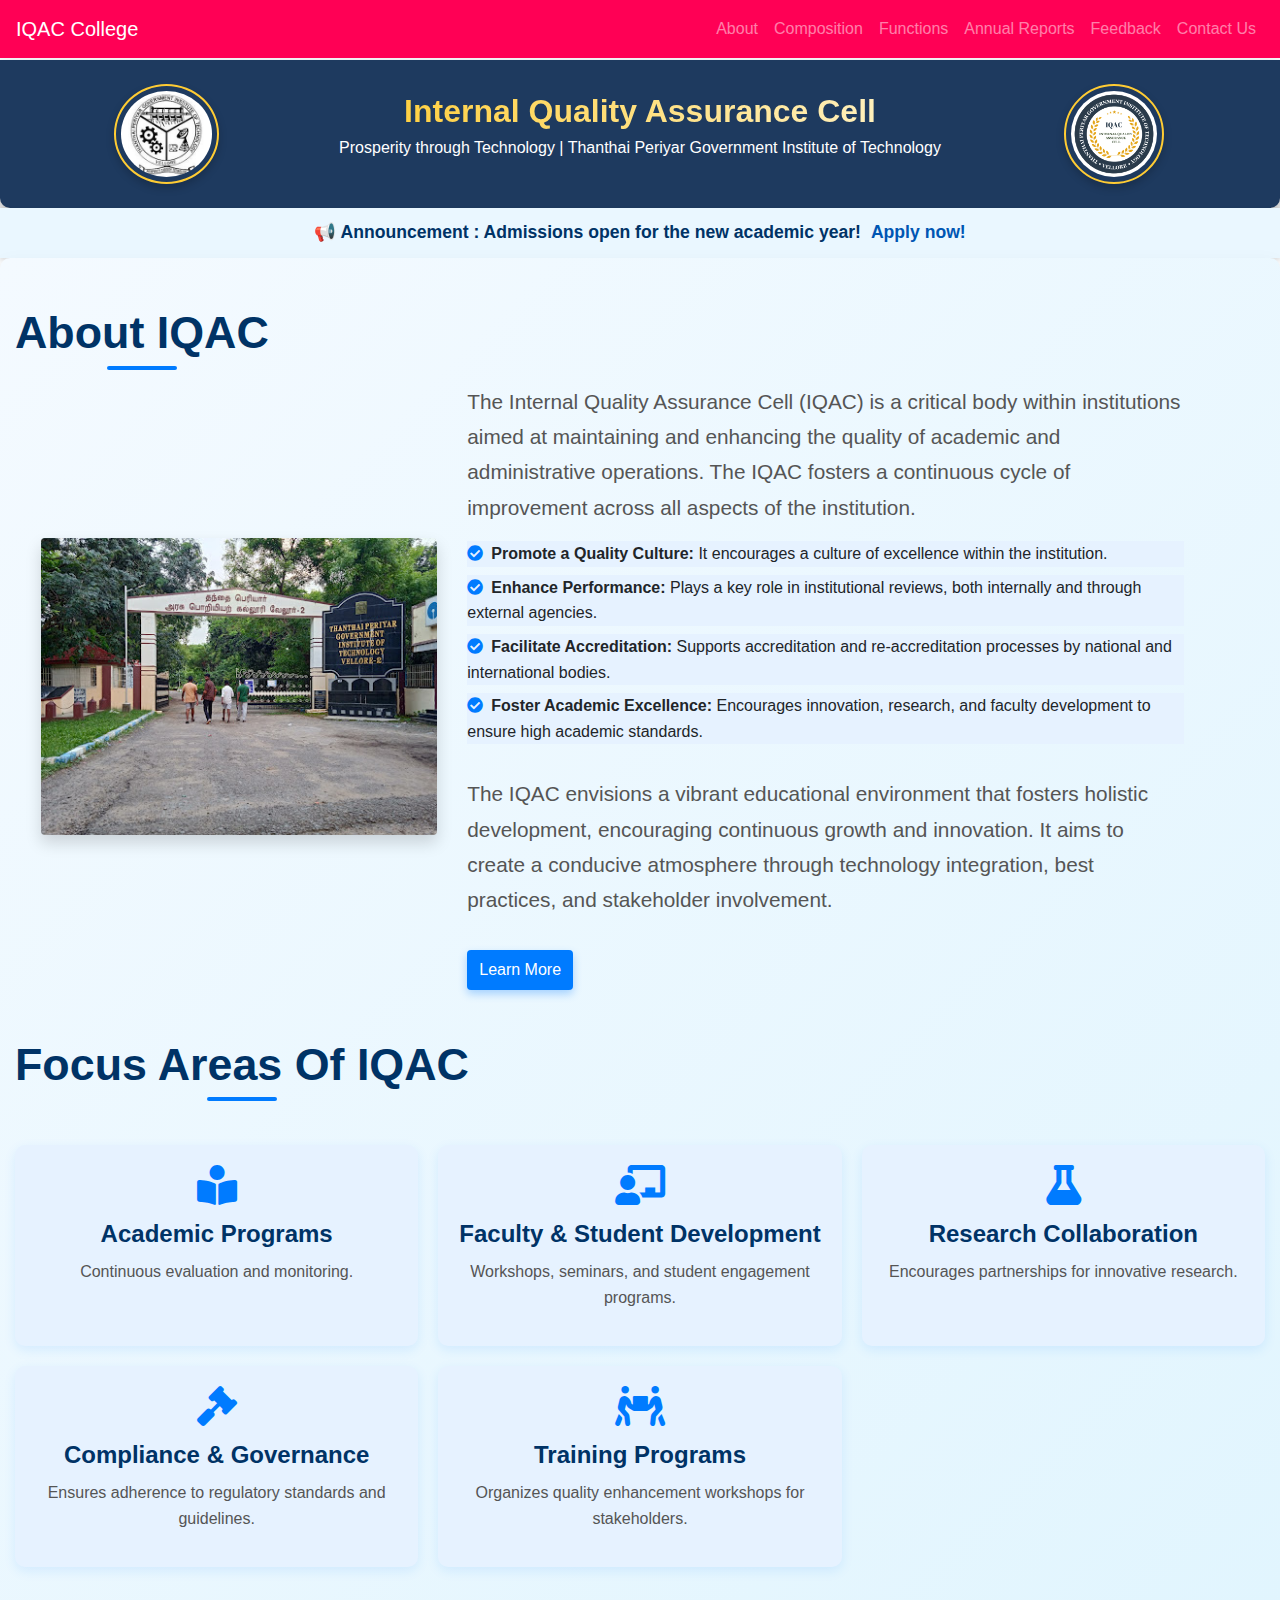
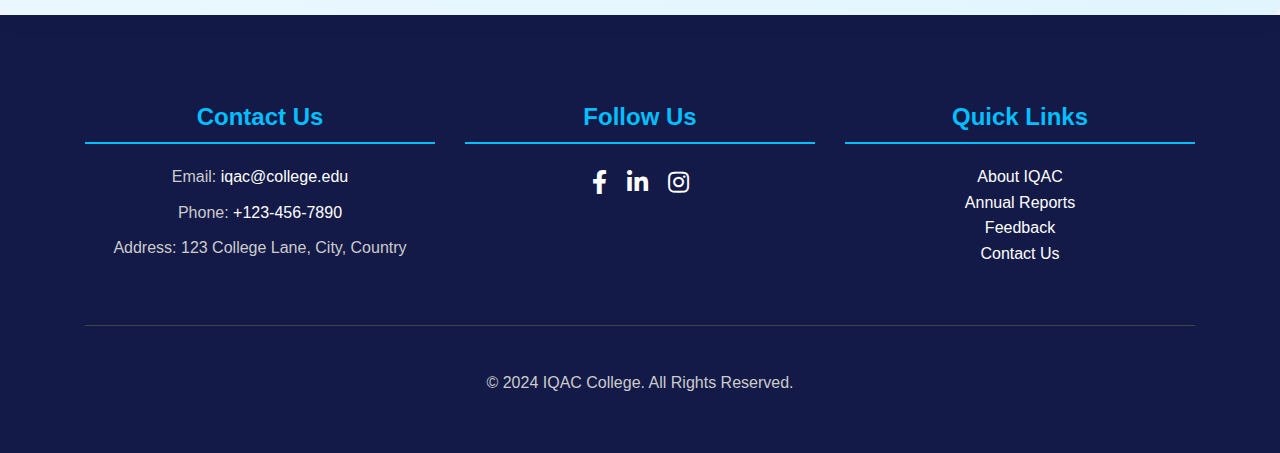
==== commit 6ba39361: "Update index.html" ====
--- a/trail/index.html
+++ b/trail/index.html
@@ -21,7 +21,7 @@
         <div class="collapse navbar-collapse" id="navbarNav">
             <ul class="navbar-nav ml-auto">
                 <li class="nav-item"><a class="nav-link" href="#about">About</a></li>
-                <li class="nav-item"><a class="nav-link" href="#members">Composition</a></li>
+                <li class="nav-item"><a class="nav-link" href="composition.html">Composition</a></li>
                 <li class="nav-item"><a class="nav-link" href="#functions">Functions</a></li>
                 <li class="nav-item"><a class="nav-link" href="#reports">Annual Reports</a></li>
                 <li class="nav-item"><a class="nav-link" href="#feedback">Feedback</a></li>
--- a/trail/styles.css
+++ b/trail/styles.css
@@ -1,51 +1,78 @@
- /* Footer Styles */
-footer {
-    background-color: #003366;
-    color: #fff;
-    padding: 60px 0;
-    box-shadow: 0 -4px 8px rgba(0, 0, 0, 0.1); /* Shadow to separate footer */
-}
-
-footer h5 {
-    font-size: 1.3rem;
-    color: #ffffff;
-    margin-bottom: 20px;
-    font-weight: 600;
-}
-
-footer p, footer ul {
-    font-size: 1rem;
-    margin-bottom: 10px;
-    color: #ccc;
-}
-
-footer a {
-    color: #ffffff;
-    text-decoration: none;
-}
-
-footer a:hover {
-    color: #ffcc00;
-    text-decoration: underline;
-}
-
-footer .social-icons a {
-    font-size: 1.5rem;
-    margin-right: 15px;
-    color: #ffffff;
-}
-
-footer .social-icons a:hover {
-    color: #ffcc00;
+/* Footer Styles */
+.footer {
+    background-color: #131a48; /* Darker background for the footer */
+    color: #ffffff; /* White text */
+    padding: 60px 0; /* Top and bottom padding */
+}
+
+/* Section Heading Styles */
+.footer h5 {
+    font-size: 1.5rem; /* Slightly larger heading */
+    color: #00BFFF; /* Bright cyan color for headings */
+    margin-bottom: 20px; /* Spacing below the heading */
+    font-weight: 600; /* Semi-bold */
+    border-bottom: 2px solid #00BFFF; /* Cyan border below heading */
+    padding-bottom: 10px; /* Spacing below border */
+}
+
+/* Paragraph and List Styles */
+.footer p, .footer ul {
+    font-size: 1rem; /* Regular font size */
+    margin-bottom: 10px; /* Spacing below paragraphs and list items */
+    color: #ccc; /* Light grey text color */
+}
+
+/* Link Styles */
+.footer a {
+    color: #ffffff; /* White color for links */
+    text-decoration: none; /* No underline */
+    transition: color 0.3s ease; /* Smooth color transition */
+}
+
+.footer a:hover {
+    color: #00BFFF; /* Bright cyan color on hover */
+    text-decoration: underline; /* Underline on hover */
+}
+
+/* Social Media Icons */
+.footer .social-icons a {
+    font-size: 1.5rem; /* Size of social icons */
+    margin-right: 15px; /* Spacing between icons */
+    color: #ffffff; /* White color */
+    transition: color 0.3s ease; /* Smooth color transition */
+}
+
+.footer .social-icons a:hover {
+    color: #00BFFF; /* Bright cyan color on hover */
+}
+
+/* Divider Line */
+footer hr {
+    border: 0;
+    border-top: 1px solid #555; /* Divider color */
 }
 
 /* Copyright Section */
-footer .text-center {
-    border-top: 1px solid #ffffff;
-    padding-top: 20px;
-    margin-top: 20px;
-    font-size: 1rem;
-    color: #ccc
+.footer .text-center {
+    padding-top: 20px; /* Spacing above copyright */
+    margin-top: 20px; /* Spacing above copyright */
+    font-size: 0.9rem; /* Slightly smaller font size */
+    color: #ccc; /* Light grey color */
+}
+
+/* Responsive Design for Footer */
+@media (max-width: 768px) {
+    .footer {
+        padding: 40px 0; /* Less padding on smaller screens */
+    }
+
+    .footer h5 {
+        font-size: 1.2rem; /* Smaller heading for mobile */
+    }
+
+    .footer p, .footer ul {
+        font-size: 0.9rem; /* Smaller text for mobile */
+    }
 }
 
 
@@ -62,7 +89,7 @@
  
   
 .navbar {
-    background-color: #DC3545;
+    background-color: #ff0055;
 }
 
 
@@ -119,6 +146,7 @@
     color: #FFFFFF;
     margin-top: 5px;
 }
+
 
 
  
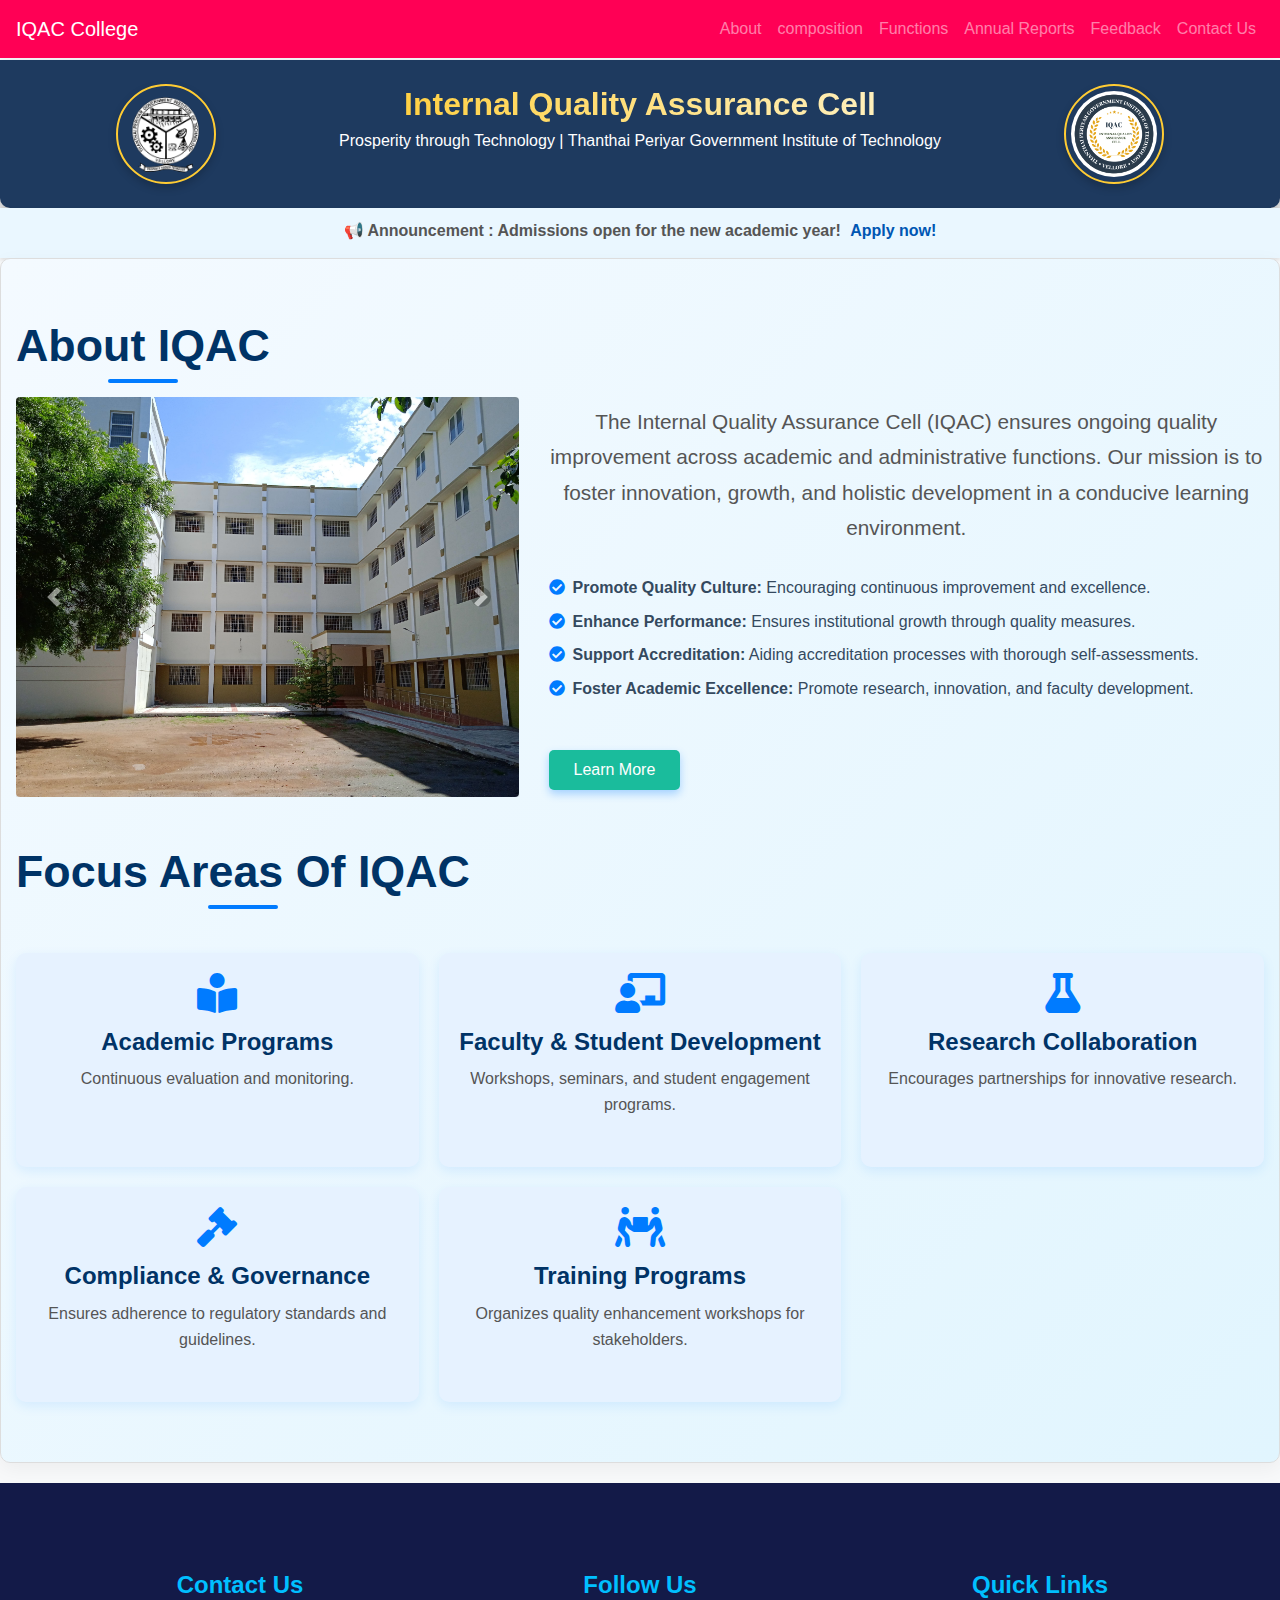
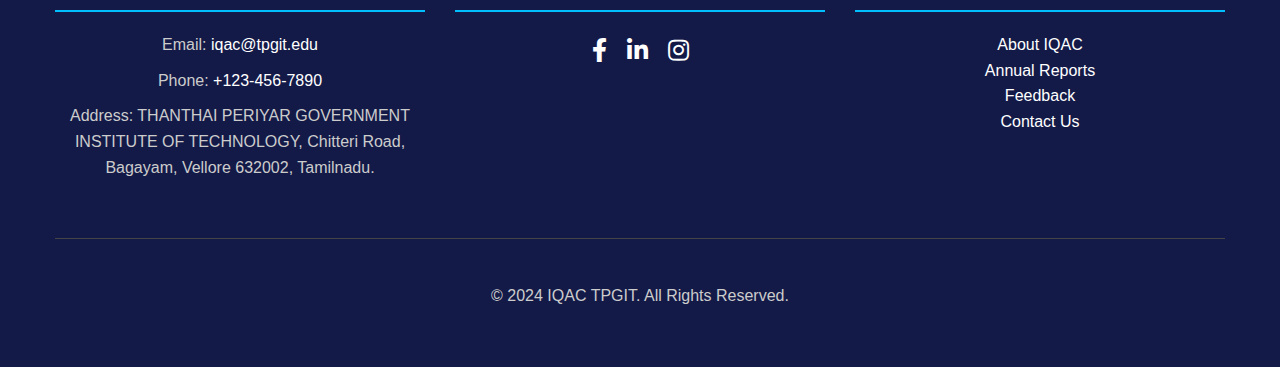
==== commit 0ac6f69e: "Update and rename about.html to index.html" ====
--- a/trail/index.html
+++ b/trail/index.html
@@ -3,7 +3,7 @@
 <head>
     <meta charset="UTF-8">
     <meta name="viewport" content="width=device-width, initial-scale=1.0">
-    <title>IQAC College</title>
+    <title>About IQAC</title>
     <link rel="stylesheet" href="https://maxcdn.bootstrapcdn.com/bootstrap/4.5.2/css/bootstrap.min.css">
     <link rel="stylesheet" href="styles.css">
     <link rel="stylesheet" href="https://cdnjs.cloudflare.com/ajax/libs/font-awesome/5.15.4/css/all.min.css">
@@ -20,12 +20,13 @@
         
         <div class="collapse navbar-collapse" id="navbarNav">
             <ul class="navbar-nav ml-auto">
-                <li class="nav-item"><a class="nav-link" href="#about">About</a></li>
-                <li class="nav-item"><a class="nav-link" href="composition.html">Composition</a></li>
-                <li class="nav-item"><a class="nav-link" href="#functions">Functions</a></li>
-                <li class="nav-item"><a class="nav-link" href="#reports">Annual Reports</a></li>
-                <li class="nav-item"><a class="nav-link" href="#feedback">Feedback</a></li>
-                <li class="nav-item"><a class="nav-link" href="#contact">Contact Us</a></li>
+                <li class="nav-item"><a class="nav-link" href="index.html" >About</a></li>
+                <li class="nav-item"><a class="nav-link" href="composition.html">composition</a></li>
+                <li class="nav-item"><a class="nav-link" href="functions.html">Functions</a></li>
+                <li class="nav-item"><a class="nav-link" href="reports.html">Annual Reports</a></li>
+                <li class="nav-item"><a class="nav-link" href="feedback.html">Feedback</a></li>
+                <li class="nav-item"><a class="nav-link" href="contact.html">Contact Us</a></li>
+                
             </ul>
         </div>
     </nav>
@@ -36,7 +37,7 @@
     <div class="container-fluid d-flex align-items-center justify-content-between">
         <!-- Left Logo (TPGIT) -->
         <div class="logo-left">
-            <img src="images/tpgit logo.jpg" alt="TPGIT Logo" class="logo rounded-circle">
+            <img src="images/tpgit logo.png" alt="TPGIT Logo" class="logo rounded-circle">
         </div>
         
         <!-- Center Text (College Name and Additional Text) -->
@@ -47,7 +48,7 @@
         
         <!-- Right Logo (IQAC) -->
         <div class="logo-right">
-            <img src="images/iqac logo.jpeg" alt="IQAC Logo" class="logo rounded-circle">
+            <img src="images/iqac logo.jpg" alt="IQAC Logo" class="logo rounded-circle">
         </div>
     </div>
 </header>
@@ -59,34 +60,56 @@
     </div>
 </div>
 
-<!-- About Section -->
-<section id="about" class="py-5 bg-light about-section">
+<section id="about" class="about-section">
     <div class="container-fluid">
         <h2 class="text-center mb-4">About IQAC</h2>
         <div class="row align-items-center">
-            <div class="col-md-4 mb-4 mb-md-0"style="margin-left:2%;" >
-                <img src="images/about.jpg" alt="Internal Quality Assurance Cell" style="width: 100%; height:100%" class="img-fluid rounded shadow about-image">
-            </div>
+            <div class="col-md-5">
+                <!-- Image Slider -->
+                <div id="aboutSlider" class="carousel slide" data-ride="carousel" data-interval="3000" data-pause="false">
+                    <div class="carousel-inner">
+                        <div class="carousel-item active">
+                            <img src="images/IMG-20241017-WA0007.jpg" alt="Slider Image 1" class="d-block w-100 img-fluid rounded shadow">
+                        </div>
+                        <div class="carousel-item">
+                            <img src="images/IMG-20241017-WA0009.jpg" alt="Slider Image 2" class="d-block w-100 img-fluid rounded shadow">
+                        </div>
+                        <div class="carousel-item">
+                            <img src="images/about.jpg" alt="Slider Image 3" class="d-block w-100 img-fluid rounded shadow">
+                        </div>
+                    </div>
+                    <a class="carousel-control-prev" href="#aboutSlider" role="button" data-slide="prev">
+                        <span class="carousel-control-prev-icon" aria-hidden="true"></span>
+                        <span class="sr-only">Previous</span>
+                    </a>
+                    <a class="carousel-control-next" href="#aboutSlider" role="button" data-slide="next">
+                        <span class="carousel-control-next-icon" aria-hidden="true"></span>
+                        <span class="sr-only">Next</span>
+                    </a>
+                </div>
+            </div>
+
             <div class="col-md-7">
-                <p class="lead">The Internal Quality Assurance Cell (IQAC) is a critical body within institutions aimed at maintaining and enhancing the quality of academic and administrative operations. The IQAC fosters a continuous cycle of improvement across all aspects of the institution.</p>
+                <p class="lead">The Internal Quality Assurance Cell (IQAC) ensures ongoing quality improvement across academic and administrative functions. Our mission is to foster innovation, growth, and holistic development in a conducive learning environment.</p>
                 <ul class="list-group list-group-flush mb-4">
-                    <li class="list-group-item border-0 p-0 mb-2 hi">
-                        <i class="fas fa-check-circle text-primary mr-2"></i><strong>Promote a Quality Culture:</strong> It encourages a culture of excellence within the institution.
-                    </li>
-                    <li class="list-group-item border-0 p-0 mb-2 hi">
-                        <i class="fas fa-check-circle text-primary mr-2"></i><strong>Enhance Performance:</strong> Plays a key role in institutional reviews, both internally and through external agencies.
-                    </li>
-                    <li class="list-group-item border-0 p-0 mb-2 hi">
-                        <i class="fas fa-check-circle text-primary mr-2"></i><strong>Facilitate Accreditation:</strong> Supports accreditation and re-accreditation processes by national and international bodies.
-                    </li>
-                    <li class="list-group-item border-0 p-0 mb-2 hi">
-                        <i class="fas fa-check-circle text-primary mr-2"></i><strong>Foster Academic Excellence:</strong> Encourages innovation, research, and faculty development to ensure high academic standards.
+                    <li class="list-group-item border-0 p-0 mb-2">
+                        <i class="fas fa-check-circle text-primary mr-2"></i><strong>Promote Quality Culture:</strong> Encouraging continuous improvement and excellence.
+                    </li>
+                    <li class="list-group-item border-0 p-0 mb-2">
+                        <i class="fas fa-check-circle text-primary mr-2"></i><strong>Enhance Performance:</strong> Ensures institutional growth through quality measures.
+                    </li>
+                    <li class="list-group-item border-0 p-0 mb-2">
+                        <i class="fas fa-check-circle text-primary mr-2"></i><strong>Support Accreditation:</strong> Aiding accreditation processes with thorough self-assessments.
+                    </li>
+                    <li class="list-group-item border-0 p-0 mb-2">
+                        <i class="fas fa-check-circle text-primary mr-2"></i><strong>Foster Academic Excellence:</strong> Promote research, innovation, and faculty development.
                     </li>
                 </ul>
-                <p class="lead">The IQAC envisions a vibrant educational environment that fosters holistic development, encouraging continuous growth and innovation. It aims to create a conducive atmosphere through technology integration, best practices, and stakeholder involvement.</p>
-                <a href="#more-info" class="btn btn-primary mt-3 px-8 py-2">Learn More</a>
-            </div>
-        </div>
+                <a href="#more-info" class="btn btn-secondary mt-3 px-8 py-2">Learn More</a>
+            </div>
+        </div>
+   
+
         <div class="row mt-5">
             <div class="col-md-12">
                 <h3 class="text-center mb-4">Focus Areas of IQAC</h3>
@@ -133,9 +156,9 @@
         <div class="row">
             <div class="col-md-4 text-center mb-4">
                 <h5>Contact Us</h5>
-                <p>Email: <a href="mailto:iqac@college.edu" class="text-white">iqac@college.edu</a></p>
+                <p>Email: <a href="mailto:iqac@college.edu" class="text-white">iqac@tpgit.edu</a></p>
                 <p>Phone: <a href="tel:+1234567890" class="text-white">+123-456-7890</a></p>
-                <p>Address: 123 College Lane, City, Country</p>
+                <p>Address:  THANTHAI PERIYAR GOVERNMENT INSTITUTE OF TECHNOLOGY, Chitteri Road, Bagayam, Vellore 632002, Tamilnadu.</p>
             </div>
 
             <!-- Social Media Links -->
@@ -165,7 +188,7 @@
 
         <!-- Copyright Section -->
         <div class="text-center mt-4">
-            <p>&copy; 2024 IQAC College. All Rights Reserved.</p>
+            <p>&copy; 2024 IQAC TPGIT. All Rights Reserved.</p>
         </div>
     </div>
 </footer>
@@ -183,19 +206,15 @@
                 navItems.classList.toggle('show');
             });
     
-            // Smooth scroll for navbar links
-            document.querySelectorAll('a.nav-link').forEach(anchor => {
-                anchor.addEventListener('click', function (e) {
-                    e.preventDefault();
-                    document.querySelector(this.getAttribute('href')).scrollIntoView({
-                        behavior: 'smooth'
-                    });
-                });
-            });
+            
         </script>
     
+    
+   
     <script src="https://cdn.botpress.cloud/webchat/v2.2/inject.js"></script>
-    <script src="https://files.bpcontent.cloud/2024/10/16/09/20241016092717-09FPUE5Q.js"></script>
+<script src="https://files.bpcontent.cloud/2024/10/16/09/20241016092717-09FPUE5Q.js"></script>
+    
+    
     </body>
     </html>
     
--- a/trail/styles.css
+++ b/trail/styles.css
@@ -1,3 +1,22 @@
+
+
+/* Adding a light shadow and subtle border for all sections */
+section {
+    box-shadow: 0 4px 8px rgba(0, 0, 0, 0.1); /* Soft shadow */
+    border: 1px solid #ddd; /* Light border */
+    border-radius: 10px; /* Slight rounding for professional look */
+    padding: 20px;
+    background-color: #fff; /* White background to contrast shadows */
+    margin-bottom: 20px;
+}
+
+footer {
+    margin-top: auto; /* Sticky footer */
+    padding: 20px 0;
+    width: 100%;
+}
+
+
 /* Footer Styles */
 .footer {
     background-color: #131a48; /* Darker background for the footer */
@@ -321,3 +340,730 @@
         grid-template-columns: 1fr;
     }
 }
+
+
+
+
+
+
+
+
+/* Members Section Styling */
+.members-section {
+    background: linear-gradient(135deg, #f8f9fa 0%, #e9ecef 100%);
+    padding: 80px 0;
+    position: relative;
+}
+
+/* Section Title Styling */
+.section-title {
+    font-size: 2.5rem;
+    color: #2c3e50;
+    margin-bottom: 40px;
+    text-transform: uppercase;
+    display: inline-block;
+    position: relative;
+    animation: glow 2s ease-in-out infinite alternate;
+}
+
+.section-title span {
+    background: linear-gradient(90deg, #6c757d, #5a6268);
+    -webkit-background-clip: text;
+    -webkit-text-fill-color: transparent;
+}
+
+/* Glow Animation */
+@keyframes glow {
+    from { text-shadow: 0 0 10px rgba(108, 117, 125, 0.6); }
+    to { text-shadow: 0 0 20px rgba(90, 98, 104, 0.8); }
+}
+
+/* Card Styling */
+.member-card {
+    border: none;
+    border-radius: 15px;
+    transition: transform 0.4s ease, box-shadow 0.4s ease;
+    background-color: #fff;
+}
+
+.member-card:hover {
+    transform: translateY(-10px);
+    box-shadow: 0 15px 30px rgba(0, 0, 0, 0.15);
+}
+
+ 
+/* Card Image Styling */
+#members .card-img-top {
+    width: 120px;
+    height: 120px;
+    border: 2px solid #ddd;
+    object-fit: cover;
+    border-radius: 50%; /* Circular image */
+    box-shadow: 0 4px 12px rgba(0, 0, 0, 0.1); /* Image shadow */
+    transition: all 0.3s ease;
+}
+
+#members .card:hover .card-img-top {
+    transform: scale(1.05); /* Image scaling on hover */
+}
+
+/* Card Title */
+.member-card .card-title {
+    font-size: 1.5rem;
+    font-weight: bold;
+    color: #2c3e50;
+    transition: color 0.3s ease;
+}
+
+.member-card:hover .card-title {
+    color: #1e272e;
+}
+
+/* Card Description */
+.member-card .description {
+    font-size: 1rem;
+    color: #6c757d;
+    margin-top: 10px;
+    line-height: 1.5;
+}
+
+/* Horizontal Rule */
+.member-card hr {
+    width: 50%;
+    border-top: 2px solid #6c757d;
+    margin: 15px 0;
+    opacity: 0;
+    animation: fadeIn 0.6s forwards;
+}
+
+/* Fade-in Animation */
+@keyframes fadeIn {
+    to { opacity: 1; }
+}
+
+/* Responsive Design */
+@media (max-width: 768px) {
+    .section-title {
+        font-size: 2rem;
+    }
+
+    .member-card img {
+        width: 100px;
+        height: 100px;
+    }
+}
+
+
+
+/* Section Title Styling */
+.section-title {
+    font-size: 3rem;
+    font-weight: 800;
+    text-transform: uppercase;
+    color: #4a4a4a; /* Light slate gray for a clean, professional look */
+    letter-spacing: 1.5px;
+    text-align: center;
+    margin-bottom: 60px;
+    position: relative;
+    animation: fadeIn 1.5s ease-in-out;
+    display: inline-block;
+    width: 100%; /* Ensures full centering */
+}
+
+/* Subtle Shadow for Depth */
+.section-title span {
+    display: inline-block;
+    color: #4a4a4a; /* Consistent single color */
+    text-shadow: 2px 2px 6px rgba(0, 0, 0, 0.1); /* Light shadow for depth */
+    position: relative;
+    animation: textGlow 2s infinite alternate;
+}
+
+/* Glow Animation (Light) */
+@keyframes textGlow {
+    from {
+        text-shadow: 2px 2px 8px rgba(0, 0, 0, 0.15);
+    }
+    to {
+        text-shadow: 4px 4px 12px rgba(0, 0, 0, 0.2);
+    }
+}
+
+/* Decorative Underline */
+.section-title::after {
+    content: "";
+    display: block;
+    width: 150px;
+    height: 4px;
+    background-color: #4a4a4a; /* Single color underline */
+    margin: 10px auto 0;
+    border-radius: 8px;
+    animation: growLine 1s ease-out;
+}
+
+/* Underline Animation */
+@keyframes growLine {
+    from {
+        width: 0;
+    }
+    to {
+        width: 150px;
+    }
+}
+
+/* Fade-In Entry Animation */
+@keyframes fadeIn {
+    0% {
+        opacity: 0;
+        transform: translateY(30px);
+    }
+    100% {
+        opacity: 1;
+        transform: translateY(0);
+    }
+}
+
+/* Responsive Design Adjustments */
+@media (max-width: 768px) {
+    .section-title {
+        font-size: 2.4rem;
+    }
+    .section-title::after {
+        width: 100px;
+    }
+}
+
+
+
+
+
+/* General Section Styling */
+.section-title {
+    font-size: 2.5rem;
+    color: #2C3E50; /* Darker shade for titles */
+    font-weight: 700;
+    text-align: center;
+    margin-bottom: 40px;
+    border-bottom: 3px solid #2C3E50;
+    padding-bottom: 15px;
+    letter-spacing: 1px;
+}
+
+/* Card Styling */
+.card {
+    border: none;
+    border-radius: 12px;
+    background: linear-gradient(145deg, #f2f2f2, #e6e6e6); /* Soft gradient */
+    box-shadow: 0 8px 20px rgba(0, 0, 0, 0.05);
+    transition: all 0.3s ease;
+}
+
+.card:hover {
+    transform: translateY(-5px);
+    box-shadow: 0 10px 30px rgba(0, 0, 0, 0.1);
+}
+
+.function-card .icon, .responsibility-card .icon {
+    font-size: 2rem; /* Larger icons for better visual appeal */
+    color: #E67E22; /* Warm accent color */
+    margin-right: 15px;
+}
+
+.function-card p, .responsibility-card p {
+    font-size: 1.1rem;
+    color: #555555; /* Softer text color for better readability */
+    line-height: 1.8;
+}
+
+.function-card:hover .icon, .responsibility-card:hover .icon {
+    color: #D35400; /* Darker tone of accent color on hover */
+}
+
+/* Mission and Vision Section */
+.mission-vision-section {
+    background-color: #f9f9f9;
+    padding: 60px 20px;
+    text-align: center;
+    margin-top: 50px;
+}
+
+.mission-vision-card {
+    background-color: #ffffff;
+    border-radius: 12px;
+    box-shadow: 0 6px 18px rgba(0, 0, 0, 0.1);
+    padding: 30px;
+    margin: 20px auto;
+    max-width: 700px;
+}
+
+.mission-vision-card h3 {
+    font-size: 2rem;
+    color: #34495E; /* Darker shade for headings */
+    margin-bottom: 15px;
+}
+
+.mission-vision-card p {
+    font-size: 1.1rem;
+    color: #555555;
+    line-height: 1.8;
+}
+
+.mission-vision-card .icon {
+    font-size: 3rem;
+    color: #E67E22;
+    margin-bottom: 20px;
+}
+
+/* Media Query for Responsiveness */
+@media (max-width: 768px) {
+    .section-title {
+        font-size: 1.8rem;
+        margin-bottom: 30px;
+    }
+    .mission-vision-card {
+        padding: 20px;
+        max-width: 100%;
+    }
+}
+
+
+
+
+/* General Section Styling */
+.section-title {
+    font-size: 2.4rem;
+    color: #2C3E50;
+    font-weight: 700;
+    margin-bottom: 30px;
+    text-align: center;
+    border-bottom: 2px solid #2C3E50;
+    padding-bottom: 10px;
+}
+
+.section-subtitle {
+    font-size: 1.1rem;
+    color: #7F8C8D;
+    margin-bottom: 40px;
+    text-align: center;
+}
+
+/* Mission & Vision Cards */
+.mission-card, .vision-card {
+    background-color: #ffffff;
+    border: 1px solid #ddd;
+    border-radius: 10px;
+    box-shadow: 0 4px 10px rgba(0, 0, 0, 0.05);
+    padding: 30px;
+    transition: transform 0.3s ease, box-shadow 0.3s ease;
+}
+
+.mission-card:hover, .vision-card:hover {
+    transform: translateY(-5px);
+    box-shadow: 0 8px 15px rgba(0, 0, 0, 0.1);
+}
+
+.mission-title, .vision-title {
+    font-size: 1.5rem;
+    color: #1A3C40;
+    margin-bottom: 20px;
+}
+
+.mission-card p, .vision-card p {
+    font-size: 1rem;
+    color: #555;
+    line-height: 1.8;
+}
+
+/* Report Card Styling */
+.report-card {
+    background-color: #ffffff;
+    border: 1px solid #ddd;
+    border-radius: 12px;
+    transition: transform 0.3s ease, box-shadow 0.3s ease;
+    padding: 25px;
+}
+
+.report-card:hover {
+    box-shadow: 0 8px 15px rgba(0, 0, 0, 0.1);
+    transform: translateY(-5px);
+}
+
+.report-card h5 {
+    font-size: 1.35rem;
+    color: #2C3E50;
+    margin-bottom: 15px;
+}
+
+.report-card p {
+    font-size: 1rem;
+    color: #777;
+    margin-bottom: 20px;
+}
+
+/* Button Styling */
+.btn-custom {
+    background-color: #1A3C40;
+    color: #ffffff;
+    font-size: 0.9rem;
+    padding: 10px 20px;
+    border-radius: 25px;
+    transition: background-color 0.3s ease, box-shadow 0.3s ease;
+}
+
+.btn-custom:hover {
+    background-color: #10292B;
+    box-shadow: 0 4px 10px rgba(0, 0, 0, 0.2);
+}
+
+/* Responsive Adjustments */
+@media (max-width: 768px) {
+    .section-title {
+        font-size: 2rem;
+        margin-bottom: 20px;
+    }
+    .section-subtitle {
+        font-size: 1rem;
+        max-width: 100%;
+    }
+    .report-card, .mission-card, .vision-card {
+        padding: 20px;
+    }
+    .report-card h5, .mission-title, .vision-title {
+        font-size: 1.25rem;
+    }
+}
+
+
+
+
+
+/* Feedback Section */
+ 
+
+#feedback {
+    background-color: #f8f9fa;
+    padding: 50px 0;
+    border-top: 2px solid #ccc;
+    box-shadow: 0 4px 10px rgba(0, 0, 0, 0.1);
+}
+
+.section-title {
+    font-size: 2.4rem;
+    color: #34495E; /* Dark Blue-Gray */
+    font-weight: 700;
+    margin-bottom: 30px;
+    text-align: center;
+    border-bottom: 2px solid #34495E;
+    padding-bottom: 10px;
+}
+
+.section-subtitle {
+    font-size: 1.1rem;
+    color: #7F8C8D; /* Gray */
+    margin-bottom: 40px;
+    text-align: center;
+    max-width: 700px;
+    margin-left: auto;
+    margin-right: auto;
+}
+
+/* Star Rating */
+.star-rating {
+    color: #bdc3c7;
+    font-size: 2rem;
+}
+
+.star-rating i:hover,
+.star-rating i.active {
+    color: #f39c12; /* Gold for active stars */
+    cursor: pointer;
+}
+
+/* Form Styling */
+.form-group label {
+    font-weight: 600;
+    color: #34495E; /* Dark Blue-Gray */
+    font-size: 1.1rem;
+    margin-bottom: 8px;
+}
+
+#feedbackInput, #feedbackCategory {
+    border-radius: 8px;
+    border: 1px solid #BDC3C7; /* Light Gray */
+    padding: 15px;
+    font-size: 1rem;
+    color: #34495E; /* Dark Blue-Gray */
+    background-color: #ffffff; /* White */
+    transition: box-shadow 0.3s ease, border-color 0.3s ease;
+}
+
+#feedbackInput:focus, #feedbackCategory:focus {
+    border-color: #2980B9; /* Bright Blue */
+    box-shadow: 0 6px 12px rgba(41, 128, 185, 0.2);
+}
+
+
+#feedbackCategory {
+    border-radius: 8px;
+    border: 1px solid #BDC3C7; /* Light Gray */
+    padding: 10px 12px; /* Reduce padding to avoid text clipping */
+    font-size: 1rem; /* Adjust font size */
+    line-height: 1.5; /* Line height for better text alignment */
+    height: auto; /* Ensure height adjusts based on content */
+    color: #34495E; /* Dark Blue-Gray */
+    background-color: #ffffff; /* White background */
+    transition: box-shadow 0.3s ease, border-color 0.3s ease;
+    width: 100%; /* Full width */
+    box-sizing: border-box; /* Include padding in width calculation */
+}
+
+#feedbackCategory:focus {
+    border-color: #2980B9; /* Bright Blue */
+    box-shadow: 0 6px 12px rgba(41, 128, 185, 0.2); /* Blue shadow on focus */
+}
+
+
+/* Button Styling */
+.btn-custom {
+    background-color: #2980B9; /* Bright Blue */
+    color: #ffffff;
+    font-size: 1.1rem;
+    padding: 12px 30px;
+    border-radius: 30px;
+    transition: background-color 0.3s ease, box-shadow 0.3s ease;
+    box-shadow: 0 4px 8px rgba(41, 128, 185, 0.3);
+    border: none;
+}
+
+.btn-custom:hover {
+    background-color: #1A5276; /* Darker Blue */
+    box-shadow: 0 6px 15px rgba(26, 82, 118, 0.4);
+}
+
+/* Modal Styling */
+.modal-content {
+    padding: 20px;
+}
+
+.modal-title {
+    font-size: 1.5rem;
+    color: #34495E;
+}
+
+.modal-footer .btn {
+    background-color: #2980B9;
+    color: white;
+    border: none;
+}
+
+.modal-footer .btn:hover {
+    background-color: #1A5276;
+}
+
+/* Responsive Adjustments */
+@media (max-width: 768px) {
+    #feedback {
+        padding: 30px 0;
+    }
+    .section-title {
+        font-size: 2rem;
+        margin-bottom: 20px;
+    }
+    .section-subtitle {
+        font-size: 1rem;
+    }
+    .btn-custom {
+        padding: 10px 25px;
+        font-size: 1rem;
+    }
+}
+
+
+
+
+/* Basic Reset */
+* {
+    margin: 0;
+    padding: 0;
+    box-sizing: border-box;
+}
+
+body {
+    font-family: Arial, sans-serif;
+    line-height: 1.6;
+    background-color: #f8f9fa;
+    color: #34495E; /* Dark Blue-Gray */
+}
+
+.container {
+    max-width: 1200px;
+    margin: 0 auto;
+    padding: 0 15px;
+}
+
+h2 {
+    font-size: 2.5rem;
+    color: #2C3E50; /* Dark Blue */
+    font-weight: 700;
+    text-align: center;
+    margin-bottom: 20px;
+}
+
+p {
+    font-size: 1rem;
+    color: #555;
+    text-align: center;
+    margin-bottom: 30px;
+}
+
+/* Contact Section */
+#contact {
+    background-color: #ffffff;
+    padding: 60px 0;
+    border-top: 3px solid #2C3E50;
+}
+
+.contact-info {
+    background-color: #ecf0f1; /* Light Gray */
+    border: 1px solid #ddd;
+    padding: 20px;
+    border-radius: 10px;
+    box-shadow: 0 4px 8px rgba(0, 0, 0, 0.05);
+}
+
+.contact-info h5 {
+    font-size: 1.5rem;
+    color: #2C3E50;
+    margin-bottom: 20px;
+}
+
+.contact-info ul {
+    list-style: none;
+}
+
+.contact-info ul li {
+    font-size: 1rem;
+    margin-bottom: 10px;
+    color: #555;
+}
+
+.contact-info ul li strong {
+    color: #2C3E50;
+}
+
+.form-control {
+    width: 100%;
+    padding: 10px 15px;
+    margin-bottom: 20px;
+    border: 1px solid #BDC3C7;
+    border-radius: 5px;
+    font-size: 1rem;
+    box-shadow: 0 4px 8px rgba(0, 0, 0, 0.05);
+}
+
+.form-control:focus {
+    border-color: #3498DB;
+    box-shadow: 0 6px 12px rgba(52, 152, 219, 0.3);
+    outline: none;
+}
+
+.btn {
+    background-color: #1ABC9C; /* Light Teal */
+    color: #fff;
+    padding: 12px 25px;
+    border: none;
+    border-radius: 5px;
+    font-size: 1.2rem;
+    cursor: pointer;
+    transition: background-color 0.3s ease;
+}
+
+.btn:hover {
+    background-color: #16A085; /* Dark Teal */
+}
+
+.bg-dark {
+    background-color: #2C3E50;
+}
+
+.text-white {
+    color: #fff;
+}
+
+.text-center {
+    text-align: center;
+}
+
+ 
+
+
+/* About Section */
+.about-section {
+    background: linear-gradient(135deg, #f4faff 0%, #e1f5fe 100%);
+    padding: 60px 0;
+    border-radius: 10px;
+    box-shadow: 0 6px 20px rgba(0, 0, 0, 0.05);
+    transition: background 0.5s ease, transform 0.3s;
+    position: relative;
+}
+
+.about-section:hover {
+    background: linear-gradient(135deg, #e1f5fe 0%, #f4faff 100%);
+    transform: translateY(-5px);
+}
+
+.about-section h2 {
+    font-size: 2.8rem;
+    font-weight: 700;
+    color: #003366;
+    text-align: center;
+    margin-bottom: 30px;
+}
+
+.about-section .lead {
+    font-size: 1.3rem;
+    color: #555;
+    line-height: 1.7;
+}
+
+.list-group-item {
+    background-color: transparent;
+    padding-left: 0;
+    padding-right: 0;
+}
+
+.list-group-item i {
+    color: #007bff;
+}
+
+.about-section .btn {
+    background-color: #1ABC9C;
+    border: none;
+    transition: background-color 0.3s ease;
+    font-size: 1rem;
+    font-weight: 500;
+    box-shadow: 0 4px 8px rgba(0, 123, 255, 0.3);
+}
+
+.about-section .btn:hover {
+    background-color: #0056b3;
+}
+
+/* Carousel (Image Slider) */
+.carousel-inner img {
+    width: 100%;
+    height: 400px; /* Adjust the height of the slider */
+    object-fit: cover;
+}
+
+.carousel-control-prev-icon,
+.carousel-control-next-icon {
+    background-color: rgba(0, 0, 0, 0.5);
+    border-radius: 50%;
+}
+
+@media (max-width: 768px) {
+    .carousel-inner img {
+        height: 250px;
+    }
+}
